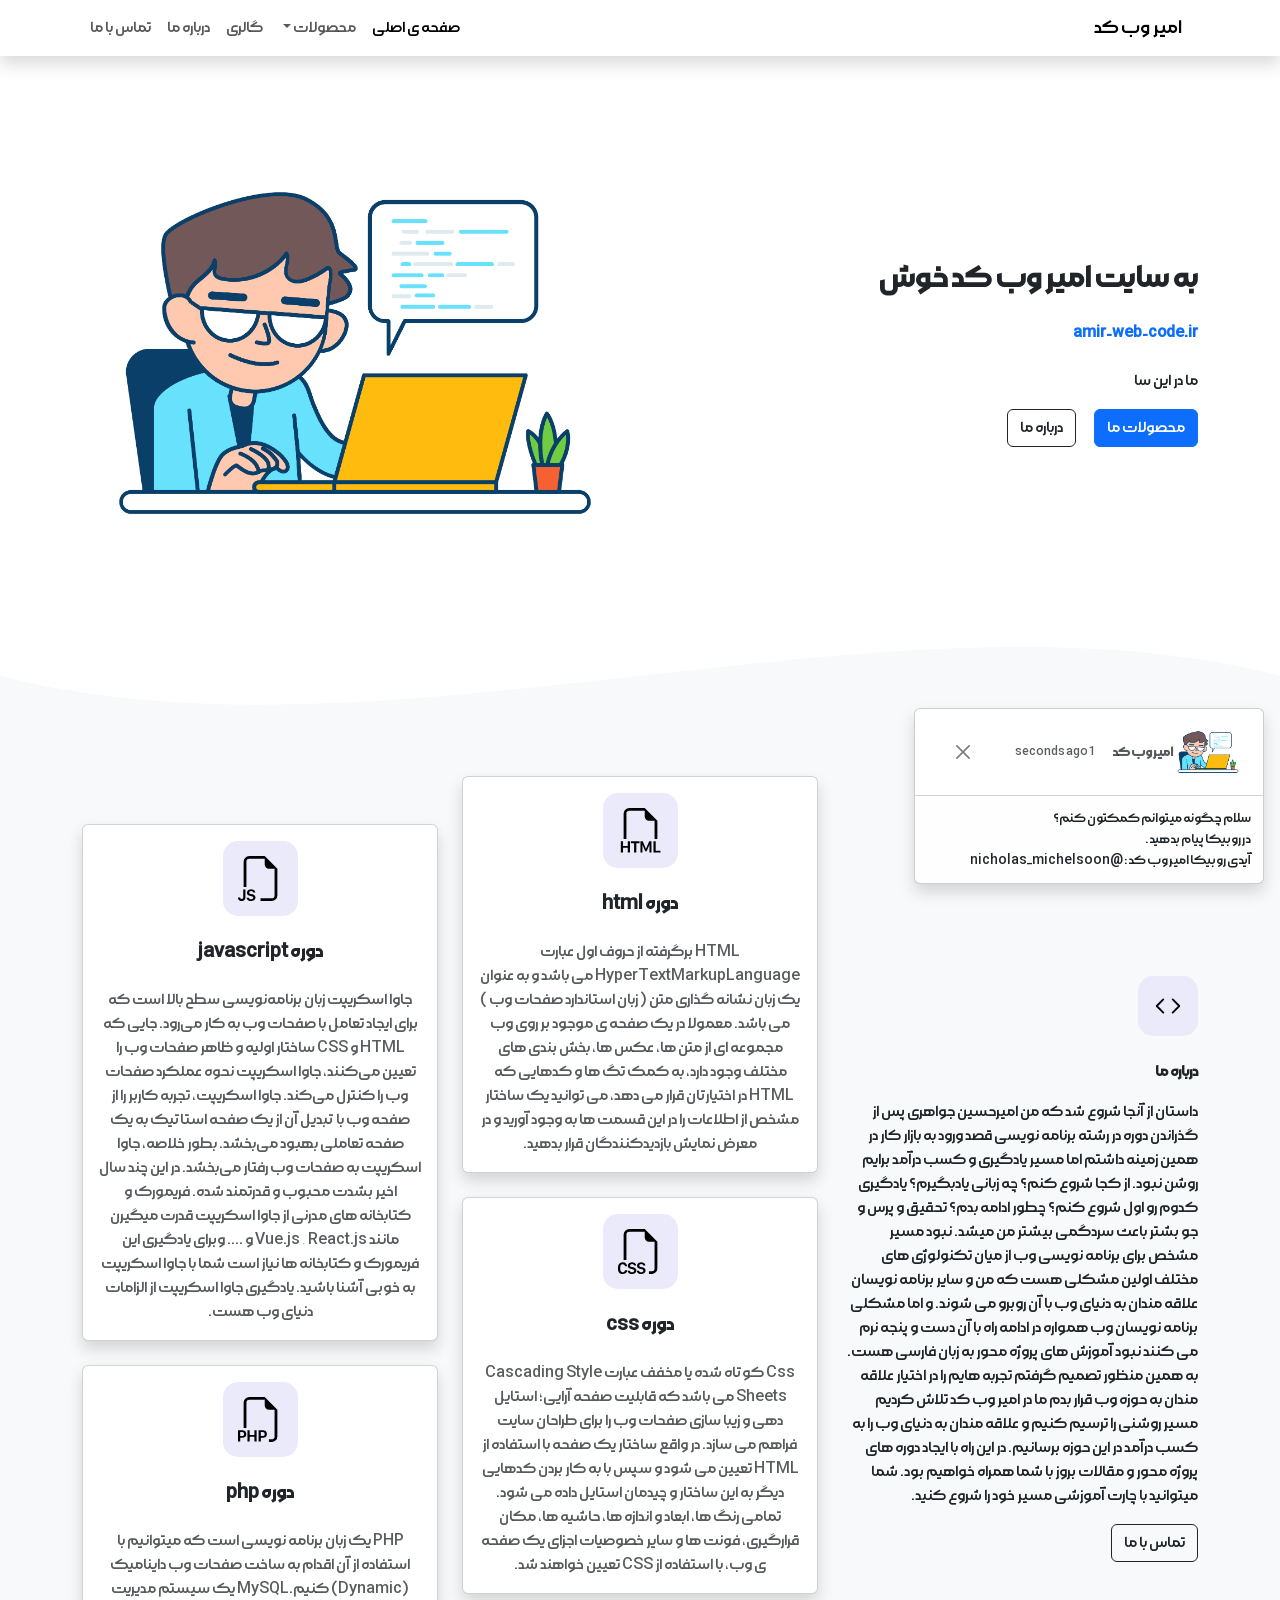
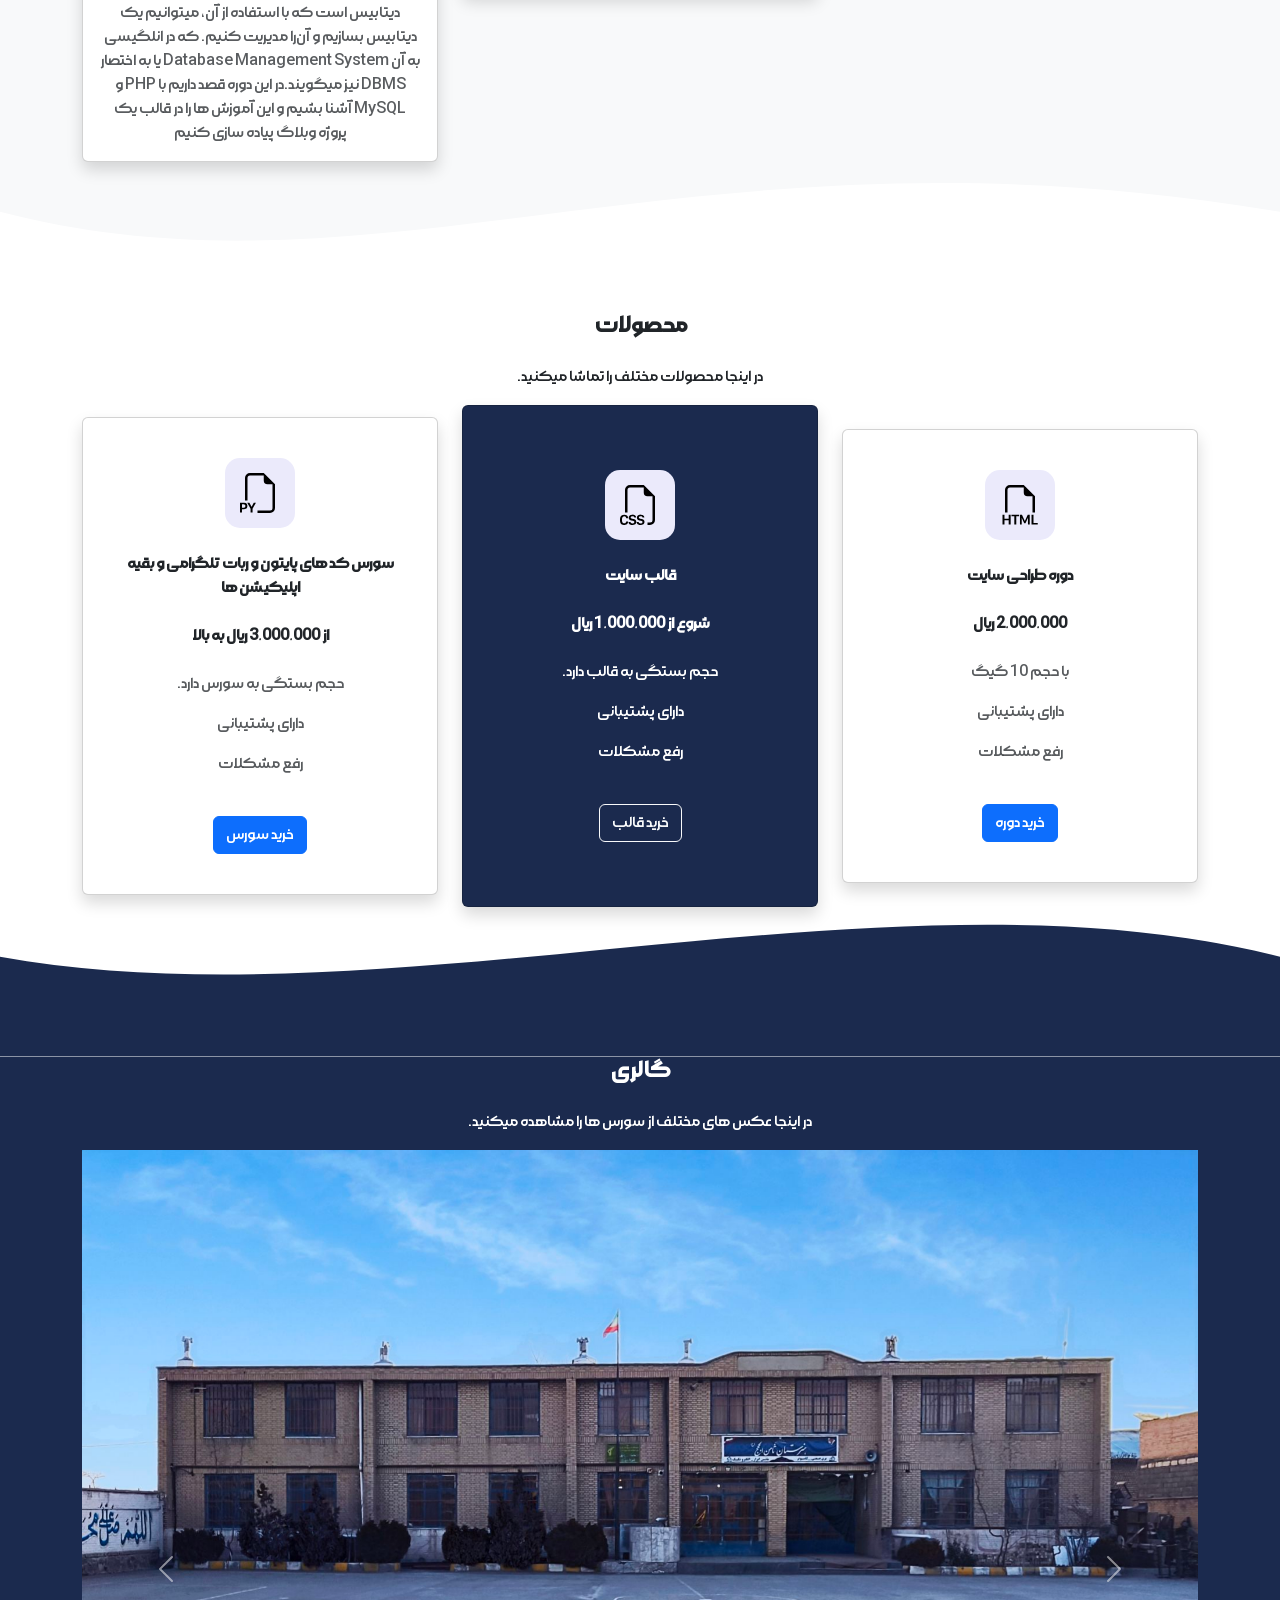
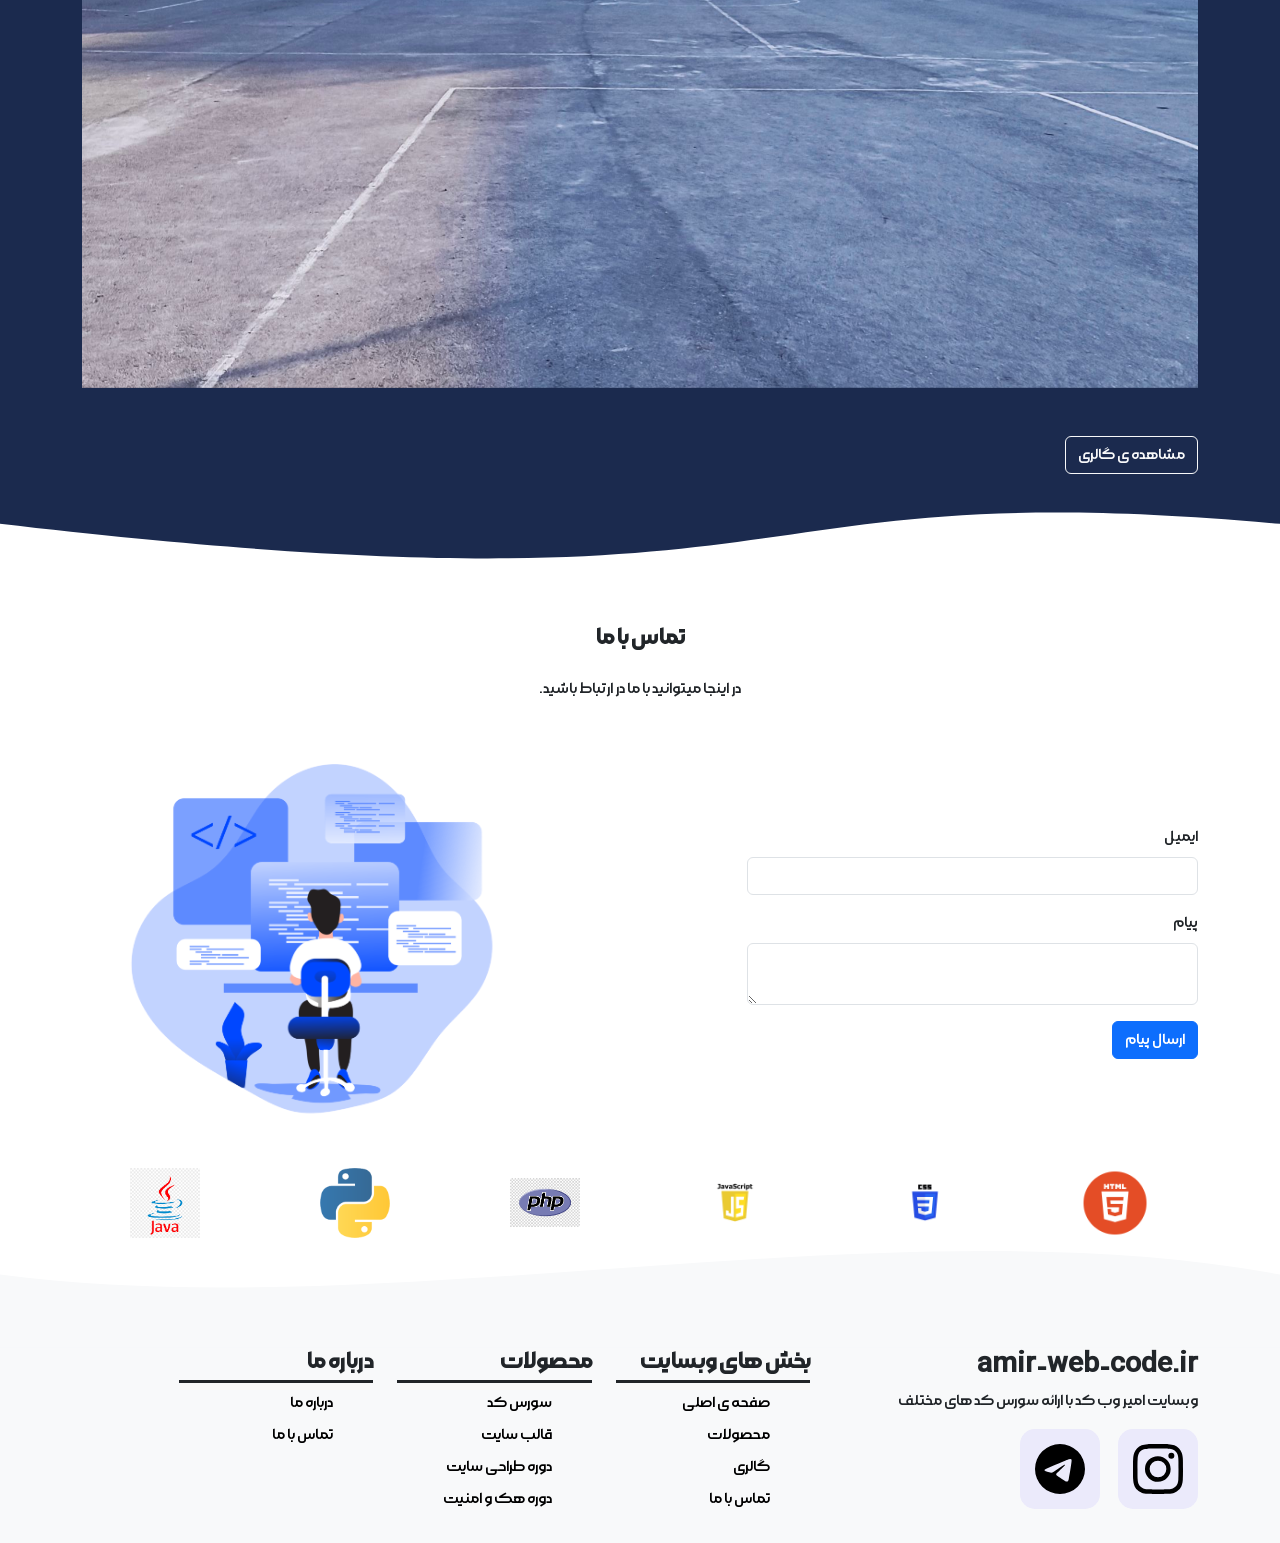
==== index.html @ 425843be "Add files via upload" ====
<!doctype html>
<html lang="fa" dir="rtl">
  <head>
    <meta charset="utf-8">
    <meta name="viewport" content="width=device-width, initial-scale=1">
    <title>amir web code</title>
    <link rel="stylesheet" href="css/bootstrap.min.css">
    <!-- <link rel="stylesheet" href="https://raw.githubusercontent.com/amirpocom63-del/amirwebcode/refs/heads/main/icon.css"> -->
    <link rel="stylesheet" href="style.css">
    <link rel="shortcut icon" href="img/favicon.ico" type="image/x-icon"/>
  </head>
  <body>
    <!-- header -->
    <header>
        <nav class="navbar navbar-expand-lg bg-white shadow">
            <div class="container">
              <a class="navbar-brand" href="#">امیر وب کد</a>
              <button class="navbar-toggler" type="button" data-bs-toggle="collapse" data-bs-target="#navbarSupportedContent" aria-controls="navbarSupportedContent" aria-expanded="false" aria-label="Toggle navigation">
                <span class="navbar-toggler-icon"></span>
              </button>
              <div class="collapse navbar-collapse" id="navbarSupportedContent">
                <ul class="navbar-nav me-auto mb-2 mb-lg-0">
                  <li class="nav-item">
                    <a class="nav-link active" aria-current="page" href="#sec-1">صفحه ی اصلی</a>
                  </li>
                  <li class="nav-item dropdown">
                    <a class="nav-link dropdown-toggle" href="#source" role="button" data-bs-toggle="dropdown" aria-expanded="false">
                      محصولات
                    </a>
                    <ul class="dropdown-menu">
                      <li><a class="dropdown-item" href="#source">سورس کد</a></li>
                      <li><a class="dropdown-item" href="#qaleb">قالب سایت</a></li>
                      <li><hr class="dropdown-divider"></li>
                      <li><a class="dropdown-item" href="#dore">دوره طراحی سایت</a></li>
                    </ul>
                  </li>
                  <li class="nav-item">
                    <a class="nav-link" href="#picture">گالری</a>
                  </li>
                  <li class="nav-item">
                    <a class="nav-link" href="#about">درباره ما</a>
                  </li>
                  <li class="nav-item">
                    <a class="nav-link" href="#contact">تماس با ما</a>
                  </li>
                </ul>
              </div>
            </div>
          </nav>
    </header>
<!-- section-1 -->
    <section class="mt-4" id="sec-1">
        <div class="container">
            <div class="row align-items-center">
                <div class="col-md-6">
                    <h2 class="fw-bold"> <span id="fixed-word"> </span> <span id="typing-text"> </span></h2>
                    <p class="fw-bold my-4 text-primary" id="typing-text-p-1">amir-web-code.ir</p>
                    <p id="typing-text-p">
                        ما در این سایت سورس کد ها و انواع قالب های سایت و آموزش های برنامه نویسی و دوره های خودمان و حتی سورس کد های شما دوستان عزیز را قرار میدیم و شما میتوانید خریداری کنید.
                    </p>
                    <a href="#source" class="btn btn-primary ms-3">محصولات ما</a>
                    <a href="#about" class="btn btn-outline-dark" id="liveToastBtn">درباره ما</a>

<div class="toast-container position-fixed bottom-0 end-0 p-3">
  <div id="liveToast" class="toast" role="alert" aria-live="assertive" aria-atomic="true">
    <div class="toast-header">
      <img src="img/img-1.png" class="rounded me-2" width="70" alt="...">
      <strong class="ms-3">امیر وب کد</strong>
      <small class="ms-5">1 seconds ago</small>
      <button type="button" class="btn-close" data-bs-dismiss="toast" aria-label="Close"></button>
    </div>
    <div class="toast-body">
      سلام چگونه میتوانم کمکتون کنم؟<br> در روبیکا پیام بدهید.<br>
      آیدی روبیکا امیر وب کد: @nicholas_michelsoon
    </div>
  </div>
</div>
                </div>
                <div class="col-md-6 mt-4 mt-md-0">
                    <img class="img-fluid" src="img/img-1.png" alt="آدرس عکس دچار مشکل شده است">
                </div>
            </div>
        </div>
    </section>
    <!-- section-2 -->
    <div style="height: 150px; overflow: hidden;" ><svg viewBox="0 0 500 150" preserveAspectRatio="none" style="height: 100%; width: 100%;"><path d="M0.00,49.85 C150.00,149.60 349.20,-49.85 500.00,49.85 L500.00,149.60 L0.00,149.60 Z" style="stroke: none; fill: #f8f9fa;"></path></svg></div>
    <section class="bg-light" id="about">
        <div class="container">
            <div class="row g-4 align-items-center">
                <div class="col-md-4">
                    <img class="fs-2 icon mb-4" width="60" src="css/bootstrap-icons-1.13.1/code.svg"></img>
                    <p class="fw-bold">درباره ما</p>
                    <p>
                      داستان از آنجا شروع شد که من امیرحسین جواهری پس از گذراندن دوره در رشته برنامه نویسی قصد ورود به بازار کار در همین زمینه داشتم اما مسیر یادگیری و کسب درآمد برایم روشن نبود. از کجا شروع کنم؟ چه زبانی یادبگیرم؟ یادگیری کدوم رو اول شروع کنم؟ چطور ادامه بدم؟ تحقیق و پرس و جو بشتر باعث سردگمی بیشتر من میشد.

نبود مسیر مشخص برای برنامه نویسی وب از میان تکنولوژی های مختلف اولین مشکلی هست که من و سایر برنامه نویسان علاقه مندان به دنیای وب با آن روبرو می شوند. و اما مشکلی برنامه نویسان وب همواره در ادامه راه با آن دست و پنجه نرم می کنند نبود آموزش های پروژه محور به زبان فارسی هست. به همین منظور تصمیم گرفتم تجربه هایم را در اختیار علاقه مندان به حوزه وب قرار بدم

ما در امیر وب کد تلاش کردیم مسیر روشنی را ترسیم کنیم و علاقه مندان به دنیای وب را به کسب درآمد در این حوزه برسانیم. در این راه با ایجاد دوره های پروژه محور و مقالات بروز با شما همراه خواهیم بود. شما میتوانید با چارت آموزشی مسیر خود را شروع کنید. 
                    </p>
                    <a class="btn btn-outline-dark" href="#contact">تماس با ما </a>
                </div>
                <div class="col-md-8">
                    <div class="row">
                        <div class="col-md-6">
                            <div class="card shadow text-center">
                                <div class="card-body">
                                    <img width="75" class="fs-2 icon mb-4" src="css/bootstrap-icons-1.13.1/filetype-html.svg"></img>
                                    <h5 class="card-title fw-bold mb-4">دوره html</h5>
                                    <p class="card-text text-muted">HTML برگرفته از حروف اول عبارت HyperTextMarkupLanguage می باشد و به عنوان یک زبان نشانه گذاری متن ( زبان استاندارد صفحات وب ) می باشد. معمولا در یک صفحه ی موجود بر روی وب مجموعه ای از متن ها، عکس ها، بخش بندی های مختلف وجود دارد، به کمک تگ ها و کدهایی که HTML در اختیارتان قرار می دهد، می توانید یک ساختار مشخص از اطلاعات را در این قسمت ها  به وجود آورید و در معرض نمایش بازدیدکنندگان قرار بدهید. </p>
                                  </div>
                            </div>
                            <div class="card shadow text-center mt-4">
                                <div class="card-body">
                                    <img class="fs-2 icon mb-4" width="75" src="css/bootstrap-icons-1.13.1/filetype-css.svg"></img>
                                    <h5 class="card-title fw-bold mb-4">دوره css</h5>
                                    <p class="card-text text-muted">Css کوتاه شده یا مخفف عبارت Cascading Style Sheets می باشد که قابلیت صفحه آرایی؛ استایل دهی و زیبا سازی صفحات وب را برای طراحان سایت فراهم می سازد. در واقع ساختار یک صفحه با استفاده از HTML تعیین می شود و سپس با به کار بردن کدهایی دیگر به این ساختار و چیدمان استایل داده می شود. تمامی رنگ ها، ابعاد و اندازه ها، حاشیه ها، مکان قرارگیری، فونت ها و سایر خصوصیات اجزای یک صفحه ی وب، با استفاده از CSS تعیین خواهند شد.</p>
                                  </div>
                            </div>
                        </div>
                        <div class="col-md-6 mt-5">
                            <div class="card shadow text-center">
                                <div class="card-body">
                                    <img class="fs-2 icon mb-4" width="75" src="css/bootstrap-icons-1.13.1/filetype-js.svg"></img>
                                    <h5 class="card-title fw-bold mb-4">دوره javascript</h5>
                                    <p class="card-text text-muted">جاوا اسکریپت زبان برنامه‌نویسی سطح بالا است که برای ایجاد تعامل با صفحات وب به کار می‌رود. جایی که HTML و CSS ساختار اولیه و ظاهر صفحات وب را تعیین می‌کنند، جاوا اسکریپت نحوه عملکرد صفحات وب را کنترل می‌کند.
جاوا اسکریپت، تجربه کاربر را از صفحه وب با تبدیل آن از یک صفحه استاتیک به یک صفحه تعاملی بهبود می‌بخشد. بطور خلاصه، جاوا اسکریپت به صفحات وب رفتار می‌بخشد.
در این چند سال اخیر بشدت محبوب و قدرتمند شده. فریمورک و کتابخانه های مدرنی از جاوا اسکریپت قدرت میگیرن مانند Vue.js , React.js و ....
وبرای یادگیری این فریمورک و کتابخانه ها نیاز است شما با جاوا اسکریپت به خوبی آشنا باشید.
یادگیری جاوا اسکریپت از الزامات دنیای وب هست.</p>
                                  </div>
                            </div>
                            <div class="card shadow text-center mt-4">
                                <div class="card-body">
                                    <img class="fs-2 icon mb-4" width="75" src="css/bootstrap-icons-1.13.1/filetype-php.svg"></img>
                                    <h5 class="card-title fw-bold mb-4">دوره php</h5>
                                    <p class="card-text text-muted">PHP یک زبان برنامه نویسی است که میتوانیم با استفاده از آن اقدام به ساخت صفحات وب داینامیک (Dynamic) کنیم.MySQL یک سیستم مدیریت دیتابیس است که با استفاده از آن‌، میتوانیم یک دیتابیس بسازیم و آن‌را مدیریت کنیم. که در انلگیسی به آن Database Management System یا به اختصار DBMS نیز میگویند.در این دوره قصد داریم با PHP و MySQL آشنا بشیم و این آموزش ها را در قالب یک پروژه وبلاگ پیاده سازی کنیم</p>
                                  </div>
                            </div>
                        </div>
                        </div>
                    </div>
                </div>
            </div>
        </div>
    </section>
    <div style="height: 150px; overflow: hidden;" ><svg viewBox="0 0 500 150" preserveAspectRatio="none" style="height: 100%; width: 100%;"><path d="M0.00,49.85 C150.00,149.60 271.37,-49.85 500.00,49.85 L500.00,0.00 L0.00,0.00 Z" style="stroke: none; fill: #f8f9fa;"></path></svg></div>
    <!-- section-3 -->
    <section id="source">
        <div class="container">
            <div class="row text-center">
                <h4 class="fw-bold mb-4">محصولات</h4>
                <p>در اینجا محصولات مختلف را تماشا میکنید.</p>
            </div>
            <div class="row align-items-center">
                <div class="col-md-4">
                    <div class="card shadow text-center py-4">
                        <div class="card-body" id="dore">
                            <img class="fs-2 icon mb-4" width="70" src="css/bootstrap-icons-1.13.1/filetype-html.svg"></img>
                            <p class="card-title fw-bold mb-4">دوره طراحی سایت</p>
                            <p class="card-title fw-bold mb-4">2,000,000 ریال</p>
                            <p class="card-text text-muted">با حجم 10 گیگ</p>
                            <p class="card-text text-muted">دارای پشتیبانی</p>
                            <p class="card-text text-muted">رفع مشکلات</p>
                           <a class="btn btn-primary mt-4" href="https://splus.ir/alayzha_mayeklson">خرید دوره</a>
                          </div>
                </div>
                </div>
                <div class="col-md-4"><div class="card shadow text-center card-primary p-5">
                        <div class="card-body" id="qaleb">
                            <img class="fs-2 icon mb-4" width="70" src="css/bootstrap-icons-1.13.1/filetype-css.svg"></img>
                            <p class="card-title fw-bold mb-4">قالب سایت</p>
                            <p class="card-title fw-bold mb-4"> شروع از 1,000,000 ریال</p>
                            <p class="card-text color-p text-muted">حجم بستگی به قالب دارد.</p>
                            <p class="card-text color-p text-muted">دارای پشتیبانی</p>
                            <p class="card-text color-p text-muted">رفع مشکلات</p>
                           <a class="btn btn-outline-light mt-4" href="https://splus.ir/alayzha_mayeklson">خرید قالب</a>

                          </div>
                </div></div>
                <div class="col-md-4"><div class="card shadow text-center py-4">
                        <div class="card-body">
                            <img class="fs-2 icon mb-4" width="70" src="css/bootstrap-icons-1.13.1/filetype-py.svg"></img>
                            <p class="card-title fw-bold mb-4">سورس کد های پایتون و ربات تلگرامی و بقیه اپلیکیشن ها</p>
                            <p class="card-title fw-bold mb-4">از 3,000,000 ریال به بالا</p>
                            <p class="card-text text-muted">حجم بستگی به سورس دارد.</p>
                            <p class="card-text text-muted">دارای پشتیبانی</p>
                            <p class="card-text text-muted">رفع مشکلات</p>
                            <a class="btn btn-primary mt-4" href="https://splus.ir/alayzha_mayeklson">خرید سورس</a>

                          </div>
                </div></div>
                </div>
            </div>
        </div>
    </section>
    <div style="height: 150px; overflow: hidden;" ><svg viewBox="0 0 500 150" preserveAspectRatio="none" style="height: 100%; width: 100%;"><path d="M-0.00,49.85 C153.15,120.56 349.20,-49.85 500.00,49.85 L500.00,149.60 L-0.00,149.60 Z" style="stroke: none; fill: #1b2a4e;"></path></svg></div>
    <!-- section-4 -->
    <section style="background-color: #1b2a4e;" id="picture">
      <div class="container">
            <div class="row text-center text-white">
                <h4 class="fw-bold mb-4">گالری</h4>
                <p>در اینجا عکس های مختلف از سورس ها را مشاهده میکنید.</p>
            </div>
            <div class="row">
             <div class="col">
               <div id="carouselExampleFade" class="carousel slide carousel-fade">
  <div class="carousel-inner">
    <div class="carousel-item active">
      <img src="img/s-1.png" class="d-block w-100" alt="...">
    </div>
    <div class="carousel-item">
      <img src="img/s-2.jpg" class="d-block w-100" alt="...">
    </div>
    <div class="carousel-item">
      <img src="img/s-3.jpg" class="d-block w-100" alt="...">
    </div>
  </div>
  <button class="carousel-control-prev" type="button" data-bs-target="#carouselExampleFade" data-bs-slide="prev">
    <span class="carousel-control-prev-icon" aria-hidden="true"></span>
    <span class="visually-hidden">Previous</span>
  </button>
  <button class="carousel-control-next" type="button" data-bs-target="#carouselExampleFade" data-bs-slide="next">
    <span class="carousel-control-next-icon" aria-hidden="true"></span>
    <span class="visually-hidden">Next</span>
  </button>
</div>
            </div>
             </div>
            <div class="row">
              <div class="col mt-5">
                <a class="btn btn-outline-light" href="#picture">مشاهده ی گالری</a>
              </div>
            </div>
            </div>
    </section>
    <div style="height: 150px; overflow: hidden;" ><svg viewBox="0 0 500 150" preserveAspectRatio="none" style="height: 100%; width: 100%;"><path d="M-0.00,49.85 C331.49,149.10 273.36,-2.46 500.00,49.85 L500.00,0.00 L-0.00,0.00 Z" style="stroke: none; fill: #1b2a4e;"></path></svg></div>
    <!-- section-5 -->
    <section id="contact">
      <div class="container">
            <div class="row text-center">
                <h4 class="fw-bold mb-4">تماس با ما</h4>
                <p>در اینجا میتوانید با ما در ارتباط باشید.</p>
            </div>
            <div class="row align-items-center">
              <div class="col-md-5 offset-md-2">
                <form>
  <div class="mb-3">
    <label class="form-label">ایمیل</label>
    <input type="email" class="form-control">
  </div>
  <div class="mb-3">
    <label class="form-label">پیام</label>
    <textarea type="textarea" class="form-control"></textarea>
  </div>
  <a class="btn btn-primary" href="mailto:amirpocom63@gmail.com">ارسال پیام</a>
</form>
              </div>
              <div class="col-md-5">
                <img class="img-fluid" src="img/img-2.png" alt="">
              </div>
            </div>
            <div class="row text-center align-items-center gy-5">
              <div class="col-md-2">
                <img width="70" class="img-fluid" src="img/html.png" alt="no-photo">
              </div>
              <div class="col-md-2">
                <img width="70" class="img-fluid" src="img/css.png" alt="no-photo">
              </div>
              <div class="col-md-2">
                <img width="70" class="img-fluid" src="img/javascript.png" alt="no-photo">
              </div>
              <div class="col-md-2">
                <img width="70" class="img-fluid" src="img/php.png" alt="no-photo">
              </div>
              <div class="col-md-2">
                <img width="70" class="img-fluid" src="img/python.png" alt="no-photo">
              </div>
              <div class="col-md-2">
                <img width="70" class="img-fluid" src="img/java.png" alt="no-photo">
              </div>
          </section>
            <div style="height: 110px; overflow: hidden;" ><svg viewBox="0 0 500 150" preserveAspectRatio="none" style="height: 100%; width: 100%;"><path d="M-0.00,49.85 C153.15,120.56 349.20,-49.85 500.00,49.85 L500.00,149.60 L-0.00,149.60 Z" style="stroke: none; fill: #f8f9fa;"></path></svg></div>
          <!-- footer -->
            <footer class="bg-light">
            <div class="container pb-3">
              <div class="row g-5">
                <div class="col-md-4">
                  <h3 class="fw-bold">amir-web-code.ir</h3>
                  <p>وبسایت امیر وب کد با ارائه سورس کد های مختلف</p>
                  <a href="https://www.instagram.com/php_amir?igsh=MTcwYXBlMzg2dGNkaQ=="><img class="fs-2 icon ms-3" width="80" src="css/bootstrap-icons-1.13.1/instagram.svg"></img></a>
                  <a href="https://t.me/Qomaris1"><img class="icon fs-2" width="80" src="css/bootstrap-icons-1.13.1/telegram.svg"></img></a>
                </div>
                <div class="col-md-7 offset-md-1">
                  <div class="row">
                    <div class="col-md-4">
                      <h4 class="fw-bold footer-header">بخش های وبسایت</h4>
                      <ul class="list-unstyled">
                        <li>
                          <a class="footer-link" href="#sec-1">صفحه ی اصلی</a>
                        </li>
                        <li class="my-2">
                          <a class="footer-link"  href="#source">محصولات</a>
                        </li>
                        <li>
                          <a class="footer-link"  href="#picture">گالری</a>
                        </li>
                        <li class="mt-2">
                          <a class="footer-link"  href="#contact">تماس با ما</a>
                        </li>
                      </ul>
                    </div>
                    <div class="col-md-4">
                      <h4 class="fw-bold footer-header">محصولات</h4>
                      <ul class="list-unstyled">
                        <li>
                          <a class="footer-link" href="#source">سورس کد</a>
                        </li>
                        <li class="my-2">
                          <a class="footer-link"  href="#qaleb">قالب سایت</a>
                        </li>
                        <li>
                          <a class="footer-link"  href="#dore">دوره طراحی سایت</a>
                        </li>
                        <li class="mt-2">
                          <a class="footer-link"  href="https://splus.ir/alayzha_mayeklson">دوره هک و امنیت</a>
                        </li>
                      </ul>
                    </div>
                    <div class="col-md-4">
                      <h4 class="fw-bold footer-header">درباره ما</h4>
                      <ul class="list-unstyled">
                        <li>
                          <a class="footer-link" href="#about">درباره ما</a>
                        </li>
                        <li class="my-2">
                          <a class="footer-link"  href="#contact">تماس با ما</a>
                        </li>
                    </div>
                  </div>
                </div>
              </div>
            </div>
          </footer>
  </body>
  <script src="js/bootstrap.js"></script>
  <script>
    /* type text - تایپ متن */

document.addEventListener('DOMContentLoaded', function () {
    const typingTextElementP = document.getElementById('typing-text-p');
    const textP = typingTextElementP.innerHTML; // متن خود را ویرایش کنید
    let indexP = 0;

    function typep() {
        typingTextElementP.textContent = textP.slice(0, indexP++);
        if (indexP <= textP.length) {
            setTimeout(typep, 50); // زمان تاخیر بین هر حرف (میلی‌ثانیه)
        }
    }

    typep();
});
document.addEventListener('DOMContentLoaded', function () {
    const typingTextElementP = document.getElementById('typing-text-p-1');
    const textP = typingTextElementP.innerHTML; // متن خود را ویرایش کنید
    let indexP = 0;

    function typep() {
        typingTextElementP.textContent = textP.slice(0, indexP++);
        if (indexP <= textP.length) {
            setTimeout(typep, 50); // زمان تاخیر بین هر حرف (میلی‌ثانیه)
        }
    }

    typep();
});


document.addEventListener('DOMContentLoaded', function () {
    const fixedWord = "به ";
    const variableWords = ["سایت امیر وب کد خوش آمدید"]; // کلمات متغیر را اینجا قرار دهید
    const typingTextElement = document.getElementById('typing-text');
    const fixedWordElement = document.getElementById('fixed-word');
    let wordIndex = 0;
    let charIndex = 0;

    function type() {
        const currentWord = variableWords[wordIndex];
        typingTextElement.textContent = fixedWord + currentWord.slice(0, charIndex++);
        if (charIndex <= currentWord.length) {
            setTimeout(type, 100); // زمان تاخیر بین هر حرف (میلی‌ثانیه)
        } else {
            setTimeout(erase, 500); // زمان تاخیر قبل از حذف متن (میلی‌ثانیه)
        }
    }

    function erase() {
        const currentWord = variableWords[wordIndex];
        typingTextElement.textContent = fixedWord + currentWord.slice(0, charIndex--);
        if (charIndex >= 0) {
            setTimeout(erase, 50); // زمان تاخیر بین هر حرف حذف شده (میلی‌ثانیه)
        } else {
            charIndex = 0;
            wordIndex = (wordIndex + 1) % variableWords.length; // استفاده از باقی‌مانده تا تغییر کلمه به صورت حلقه‌ای
            setTimeout(type, 500); // زمان تاخیر بین حلقه‌ها (میلی‌ثانیه)
        }
    }

    type();
});
  </script>
<script>
window.addEventListener("load", function () {
    var toastElement = document.getElementById('liveToast');
    var toast = new bootstrap.Toast(toastElement);
    var audio = new Audio('asset/BubblesSound.mp3'); 
    audio.play();
     toast.show();
});
</script>


</html>
---- style.css ----
@font-face {
    font-family: "moraba";
    src: url(font/Morabba-Medium.ttf);
}
@font-face {
    font-family: "icon";
    src: url(css/bootstrap-icons-1.13.1/fonts/bootstrap-icons.woff) format(woff),
    url(css/bootstrap-icons-1.13.1/fonts/bootstrap-icons.woff2) format(woff2);
}
body {
    font-family: "moraba" !important;
}
.icon {
    color: #0d6efd; 
    background-color: #ebeafb; 
    display: inline-flex;
     padding: 15px; 
     border-radius: 15px;
}
.card-primary {
    background-color: #1b2a4e;
    color: white !important;
}
.color-p {
    color: white !important;
}
.footer-link {
    text-decoration: none;
    color: black;
}
.footer-link:hover{
    color: #000;
}
.footer-header {
    border-bottom: 3px solid;
    height: 35px;
}
.toast {
  /* انیمیشن برای ظاهر شدن */
  transition: transform 0.3s ease-in-out, opacity 0.3s ease-in-out;
}

.toast.show {
  transform: translateY(0); /* اگر Bootstrap خودش ترنزیشن داره، این شاید لازم نباشه */
  opacity: 1;
}
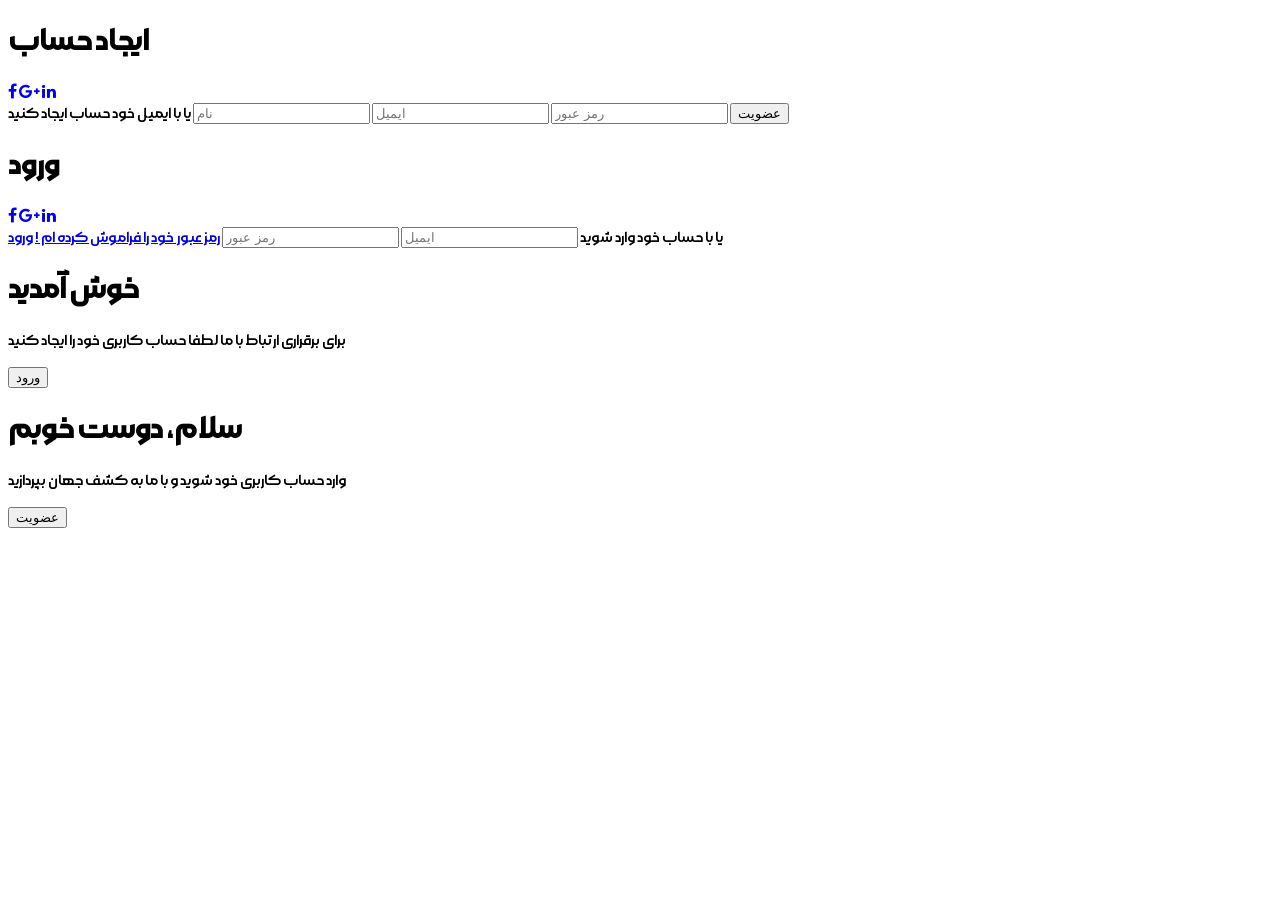
==== commit 7002dd8e: "Add files via upload" ====
--- a/index.html
+++ b/index.html
@@ -1,423 +1,73 @@
-<!doctype html>
-<html lang="fa" dir="rtl">
-  <head>
-    <meta charset="utf-8">
-    <meta name="viewport" content="width=device-width, initial-scale=1">
-    <title>amir web code</title>
-    <link rel="stylesheet" href="css/bootstrap.min.css">
-    <!-- <link rel="stylesheet" href="https://raw.githubusercontent.com/amirpocom63-del/amirwebcode/refs/heads/main/icon.css"> -->
-    <link rel="stylesheet" href="style.css">
-    <link rel="shortcut icon" href="img/favicon.ico" type="image/x-icon"/>
-  </head>
-  <body>
-    <!-- header -->
-    <header>
-        <nav class="navbar navbar-expand-lg bg-white shadow">
-            <div class="container">
-              <a class="navbar-brand" href="#">امیر وب کد</a>
-              <button class="navbar-toggler" type="button" data-bs-toggle="collapse" data-bs-target="#navbarSupportedContent" aria-controls="navbarSupportedContent" aria-expanded="false" aria-label="Toggle navigation">
-                <span class="navbar-toggler-icon"></span>
-              </button>
-              <div class="collapse navbar-collapse" id="navbarSupportedContent">
-                <ul class="navbar-nav me-auto mb-2 mb-lg-0">
-                  <li class="nav-item">
-                    <a class="nav-link active" aria-current="page" href="#sec-1">صفحه ی اصلی</a>
-                  </li>
-                  <li class="nav-item dropdown">
-                    <a class="nav-link dropdown-toggle" href="#source" role="button" data-bs-toggle="dropdown" aria-expanded="false">
-                      محصولات
-                    </a>
-                    <ul class="dropdown-menu">
-                      <li><a class="dropdown-item" href="#source">سورس کد</a></li>
-                      <li><a class="dropdown-item" href="#qaleb">قالب سایت</a></li>
-                      <li><hr class="dropdown-divider"></li>
-                      <li><a class="dropdown-item" href="#dore">دوره طراحی سایت</a></li>
-                    </ul>
-                  </li>
-                  <li class="nav-item">
-                    <a class="nav-link" href="#picture">گالری</a>
-                  </li>
-                  <li class="nav-item">
-                    <a class="nav-link" href="#about">درباره ما</a>
-                  </li>
-                  <li class="nav-item">
-                    <a class="nav-link" href="#contact">تماس با ما</a>
-                  </li>
-                </ul>
-              </div>
-            </div>
-          </nav>
-    </header>
-<!-- section-1 -->
-    <section class="mt-4" id="sec-1">
-        <div class="container">
-            <div class="row align-items-center">
-                <div class="col-md-6">
-                    <h2 class="fw-bold"> <span id="fixed-word"> </span> <span id="typing-text"> </span></h2>
-                    <p class="fw-bold my-4 text-primary" id="typing-text-p-1">amir-web-code.ir</p>
-                    <p id="typing-text-p">
-                        ما در این سایت سورس کد ها و انواع قالب های سایت و آموزش های برنامه نویسی و دوره های خودمان و حتی سورس کد های شما دوستان عزیز را قرار میدیم و شما میتوانید خریداری کنید.
-                    </p>
-                    <a href="#source" class="btn btn-primary ms-3">محصولات ما</a>
-                    <a href="#about" class="btn btn-outline-dark" id="liveToastBtn">درباره ما</a>
+<!DOCTYPE html>
+<html lang="en">
+<head>
+	<meta charset="utf-8">
+	<meta http-equiv="X-UA-Compatible" content="IE=edge">
+	<meta name="viewport" content="width=device-width, initial-scale=1">
+	<title>ورود و عضویت</title>
+	<!-- start css and styles -->
+	<link rel="stylesheet" href="fonts.css">
+	<link type="text/css" href="style.css" rel="stylesheet" />
+	<!-- <link rel="stylesheet" href="https://cdn.jsdelivr.net/npm/bootstrap-icons@1.13.1/font/bootstrap-icons.min.css"> -->
+	<!-- end css and styles -->
+</head>
+<body>
+	<div class="container" id="container">
+		<!-- start sing up form -->
+		<div class="form-container sign-up-container">
+			<form action="#" method="">
+				<h1>ایجاد حساب</h1>
+				<div class="social-container">
+					<a href="#" class="social"><i class="fa fa-facebook-f"></i></a>
+					<a href="#" class="social"><i class="fa fa-google-plus"></i></a>
+					<a href="#" class="social"><i class="fa fa-linkedin"></i></a>
+				</div>
+				<span>یا با ایمیل خود حساب ایجاد کنید</span>
+				<input type="text" placeholder="نام" />
+				<input type="email" placeholder="ایمیل" />
+				<input type="password" placeholder="رمز عبور" />
+				<button type="submit">عضویت</button>
+			</form>
+		</div>
+		<!-- end sing up form -->
+		<!-- start sing in form -->
+		<div class="form-container sign-in-container">
+			<form action="#" method="">
+				<h1>ورود</h1>
+				<div class="social-container">
+					<a href="#" class="social"><i class="fa fa-facebook-f"></i></a>
+					<a href="#" class="social"><i class="fa fa-google-plus"></i></a>
+					<a href="#" class="social"><i class="fa fa-linkedin"></i></a>
+				</div>
+				<span>یا با حساب خود وارد شوید</span>
+				<input type="email" placeholder="ایمیل" />
+				<input type="password" placeholder="رمز عبور" />
+				<a href="#">رمز عبور خود را فراموش کرده ام !</a>
+				<a class="btn" href="pages/page.html">ورود</a>
+			</form>
+		</div>
+		<!-- end sing in form -->
 
-<div class="toast-container position-fixed bottom-0 end-0 p-3">
-  <div id="liveToast" class="toast" role="alert" aria-live="assertive" aria-atomic="true">
-    <div class="toast-header">
-      <img src="img/img-1.png" class="rounded me-2" width="70" alt="...">
-      <strong class="ms-3">امیر وب کد</strong>
-      <small class="ms-5">1 seconds ago</small>
-      <button type="button" class="btn-close" data-bs-dismiss="toast" aria-label="Close"></button>
-    </div>
-    <div class="toast-body">
-      سلام چگونه میتوانم کمکتون کنم؟<br> در روبیکا پیام بدهید.<br>
-      آیدی روبیکا امیر وب کد: @nicholas_michelsoon
-    </div>
-  </div>
-</div>
-                </div>
-                <div class="col-md-6 mt-4 mt-md-0">
-                    <img class="img-fluid" src="img/img-1.png" alt="آدرس عکس دچار مشکل شده است">
-                </div>
-            </div>
-        </div>
-    </section>
-    <!-- section-2 -->
-    <div style="height: 150px; overflow: hidden;" ><svg viewBox="0 0 500 150" preserveAspectRatio="none" style="height: 100%; width: 100%;"><path d="M0.00,49.85 C150.00,149.60 349.20,-49.85 500.00,49.85 L500.00,149.60 L0.00,149.60 Z" style="stroke: none; fill: #f8f9fa;"></path></svg></div>
-    <section class="bg-light" id="about">
-        <div class="container">
-            <div class="row g-4 align-items-center">
-                <div class="col-md-4">
-                    <img class="fs-2 icon mb-4" width="60" src="css/bootstrap-icons-1.13.1/code.svg"></img>
-                    <p class="fw-bold">درباره ما</p>
-                    <p>
-                      داستان از آنجا شروع شد که من امیرحسین جواهری پس از گذراندن دوره در رشته برنامه نویسی قصد ورود به بازار کار در همین زمینه داشتم اما مسیر یادگیری و کسب درآمد برایم روشن نبود. از کجا شروع کنم؟ چه زبانی یادبگیرم؟ یادگیری کدوم رو اول شروع کنم؟ چطور ادامه بدم؟ تحقیق و پرس و جو بشتر باعث سردگمی بیشتر من میشد.
-
-نبود مسیر مشخص برای برنامه نویسی وب از میان تکنولوژی های مختلف اولین مشکلی هست که من و سایر برنامه نویسان علاقه مندان به دنیای وب با آن روبرو می شوند. و اما مشکلی برنامه نویسان وب همواره در ادامه راه با آن دست و پنجه نرم می کنند نبود آموزش های پروژه محور به زبان فارسی هست. به همین منظور تصمیم گرفتم تجربه هایم را در اختیار علاقه مندان به حوزه وب قرار بدم
-
-ما در امیر وب کد تلاش کردیم مسیر روشنی را ترسیم کنیم و علاقه مندان به دنیای وب را به کسب درآمد در این حوزه برسانیم. در این راه با ایجاد دوره های پروژه محور و مقالات بروز با شما همراه خواهیم بود. شما میتوانید با چارت آموزشی مسیر خود را شروع کنید. 
-                    </p>
-                    <a class="btn btn-outline-dark" href="#contact">تماس با ما </a>
-                </div>
-                <div class="col-md-8">
-                    <div class="row">
-                        <div class="col-md-6">
-                            <div class="card shadow text-center">
-                                <div class="card-body">
-                                    <img width="75" class="fs-2 icon mb-4" src="css/bootstrap-icons-1.13.1/filetype-html.svg"></img>
-                                    <h5 class="card-title fw-bold mb-4">دوره html</h5>
-                                    <p class="card-text text-muted">HTML برگرفته از حروف اول عبارت HyperTextMarkupLanguage می باشد و به عنوان یک زبان نشانه گذاری متن ( زبان استاندارد صفحات وب ) می باشد. معمولا در یک صفحه ی موجود بر روی وب مجموعه ای از متن ها، عکس ها، بخش بندی های مختلف وجود دارد، به کمک تگ ها و کدهایی که HTML در اختیارتان قرار می دهد، می توانید یک ساختار مشخص از اطلاعات را در این قسمت ها  به وجود آورید و در معرض نمایش بازدیدکنندگان قرار بدهید. </p>
-                                  </div>
-                            </div>
-                            <div class="card shadow text-center mt-4">
-                                <div class="card-body">
-                                    <img class="fs-2 icon mb-4" width="75" src="css/bootstrap-icons-1.13.1/filetype-css.svg"></img>
-                                    <h5 class="card-title fw-bold mb-4">دوره css</h5>
-                                    <p class="card-text text-muted">Css کوتاه شده یا مخفف عبارت Cascading Style Sheets می باشد که قابلیت صفحه آرایی؛ استایل دهی و زیبا سازی صفحات وب را برای طراحان سایت فراهم می سازد. در واقع ساختار یک صفحه با استفاده از HTML تعیین می شود و سپس با به کار بردن کدهایی دیگر به این ساختار و چیدمان استایل داده می شود. تمامی رنگ ها، ابعاد و اندازه ها، حاشیه ها، مکان قرارگیری، فونت ها و سایر خصوصیات اجزای یک صفحه ی وب، با استفاده از CSS تعیین خواهند شد.</p>
-                                  </div>
-                            </div>
-                        </div>
-                        <div class="col-md-6 mt-5">
-                            <div class="card shadow text-center">
-                                <div class="card-body">
-                                    <img class="fs-2 icon mb-4" width="75" src="css/bootstrap-icons-1.13.1/filetype-js.svg"></img>
-                                    <h5 class="card-title fw-bold mb-4">دوره javascript</h5>
-                                    <p class="card-text text-muted">جاوا اسکریپت زبان برنامه‌نویسی سطح بالا است که برای ایجاد تعامل با صفحات وب به کار می‌رود. جایی که HTML و CSS ساختار اولیه و ظاهر صفحات وب را تعیین می‌کنند، جاوا اسکریپت نحوه عملکرد صفحات وب را کنترل می‌کند.
-جاوا اسکریپت، تجربه کاربر را از صفحه وب با تبدیل آن از یک صفحه استاتیک به یک صفحه تعاملی بهبود می‌بخشد. بطور خلاصه، جاوا اسکریپت به صفحات وب رفتار می‌بخشد.
-در این چند سال اخیر بشدت محبوب و قدرتمند شده. فریمورک و کتابخانه های مدرنی از جاوا اسکریپت قدرت میگیرن مانند Vue.js , React.js و ....
-وبرای یادگیری این فریمورک و کتابخانه ها نیاز است شما با جاوا اسکریپت به خوبی آشنا باشید.
-یادگیری جاوا اسکریپت از الزامات دنیای وب هست.</p>
-                                  </div>
-                            </div>
-                            <div class="card shadow text-center mt-4">
-                                <div class="card-body">
-                                    <img class="fs-2 icon mb-4" width="75" src="css/bootstrap-icons-1.13.1/filetype-php.svg"></img>
-                                    <h5 class="card-title fw-bold mb-4">دوره php</h5>
-                                    <p class="card-text text-muted">PHP یک زبان برنامه نویسی است که میتوانیم با استفاده از آن اقدام به ساخت صفحات وب داینامیک (Dynamic) کنیم.MySQL یک سیستم مدیریت دیتابیس است که با استفاده از آن‌، میتوانیم یک دیتابیس بسازیم و آن‌را مدیریت کنیم. که در انلگیسی به آن Database Management System یا به اختصار DBMS نیز میگویند.در این دوره قصد داریم با PHP و MySQL آشنا بشیم و این آموزش ها را در قالب یک پروژه وبلاگ پیاده سازی کنیم</p>
-                                  </div>
-                            </div>
-                        </div>
-                        </div>
-                    </div>
-                </div>
-            </div>
-        </div>
-    </section>
-    <div style="height: 150px; overflow: hidden;" ><svg viewBox="0 0 500 150" preserveAspectRatio="none" style="height: 100%; width: 100%;"><path d="M0.00,49.85 C150.00,149.60 271.37,-49.85 500.00,49.85 L500.00,0.00 L0.00,0.00 Z" style="stroke: none; fill: #f8f9fa;"></path></svg></div>
-    <!-- section-3 -->
-    <section id="source">
-        <div class="container">
-            <div class="row text-center">
-                <h4 class="fw-bold mb-4">محصولات</h4>
-                <p>در اینجا محصولات مختلف را تماشا میکنید.</p>
-            </div>
-            <div class="row align-items-center">
-                <div class="col-md-4">
-                    <div class="card shadow text-center py-4">
-                        <div class="card-body" id="dore">
-                            <img class="fs-2 icon mb-4" width="70" src="css/bootstrap-icons-1.13.1/filetype-html.svg"></img>
-                            <p class="card-title fw-bold mb-4">دوره طراحی سایت</p>
-                            <p class="card-title fw-bold mb-4">2,000,000 ریال</p>
-                            <p class="card-text text-muted">با حجم 10 گیگ</p>
-                            <p class="card-text text-muted">دارای پشتیبانی</p>
-                            <p class="card-text text-muted">رفع مشکلات</p>
-                           <a class="btn btn-primary mt-4" href="https://splus.ir/alayzha_mayeklson">خرید دوره</a>
-                          </div>
-                </div>
-                </div>
-                <div class="col-md-4"><div class="card shadow text-center card-primary p-5">
-                        <div class="card-body" id="qaleb">
-                            <img class="fs-2 icon mb-4" width="70" src="css/bootstrap-icons-1.13.1/filetype-css.svg"></img>
-                            <p class="card-title fw-bold mb-4">قالب سایت</p>
-                            <p class="card-title fw-bold mb-4"> شروع از 1,000,000 ریال</p>
-                            <p class="card-text color-p text-muted">حجم بستگی به قالب دارد.</p>
-                            <p class="card-text color-p text-muted">دارای پشتیبانی</p>
-                            <p class="card-text color-p text-muted">رفع مشکلات</p>
-                           <a class="btn btn-outline-light mt-4" href="https://splus.ir/alayzha_mayeklson">خرید قالب</a>
-
-                          </div>
-                </div></div>
-                <div class="col-md-4"><div class="card shadow text-center py-4">
-                        <div class="card-body">
-                            <img class="fs-2 icon mb-4" width="70" src="css/bootstrap-icons-1.13.1/filetype-py.svg"></img>
-                            <p class="card-title fw-bold mb-4">سورس کد های پایتون و ربات تلگرامی و بقیه اپلیکیشن ها</p>
-                            <p class="card-title fw-bold mb-4">از 3,000,000 ریال به بالا</p>
-                            <p class="card-text text-muted">حجم بستگی به سورس دارد.</p>
-                            <p class="card-text text-muted">دارای پشتیبانی</p>
-                            <p class="card-text text-muted">رفع مشکلات</p>
-                            <a class="btn btn-primary mt-4" href="https://splus.ir/alayzha_mayeklson">خرید سورس</a>
-
-                          </div>
-                </div></div>
-                </div>
-            </div>
-        </div>
-    </section>
-    <div style="height: 150px; overflow: hidden;" ><svg viewBox="0 0 500 150" preserveAspectRatio="none" style="height: 100%; width: 100%;"><path d="M-0.00,49.85 C153.15,120.56 349.20,-49.85 500.00,49.85 L500.00,149.60 L-0.00,149.60 Z" style="stroke: none; fill: #1b2a4e;"></path></svg></div>
-    <!-- section-4 -->
-    <section style="background-color: #1b2a4e;" id="picture">
-      <div class="container">
-            <div class="row text-center text-white">
-                <h4 class="fw-bold mb-4">گالری</h4>
-                <p>در اینجا عکس های مختلف از سورس ها را مشاهده میکنید.</p>
-            </div>
-            <div class="row">
-             <div class="col">
-               <div id="carouselExampleFade" class="carousel slide carousel-fade">
-  <div class="carousel-inner">
-    <div class="carousel-item active">
-      <img src="img/s-1.png" class="d-block w-100" alt="...">
-    </div>
-    <div class="carousel-item">
-      <img src="img/s-2.jpg" class="d-block w-100" alt="...">
-    </div>
-    <div class="carousel-item">
-      <img src="img/s-3.jpg" class="d-block w-100" alt="...">
-    </div>
-  </div>
-  <button class="carousel-control-prev" type="button" data-bs-target="#carouselExampleFade" data-bs-slide="prev">
-    <span class="carousel-control-prev-icon" aria-hidden="true"></span>
-    <span class="visually-hidden">Previous</span>
-  </button>
-  <button class="carousel-control-next" type="button" data-bs-target="#carouselExampleFade" data-bs-slide="next">
-    <span class="carousel-control-next-icon" aria-hidden="true"></span>
-    <span class="visually-hidden">Next</span>
-  </button>
-</div>
-            </div>
-             </div>
-            <div class="row">
-              <div class="col mt-5">
-                <a class="btn btn-outline-light" href="#picture">مشاهده ی گالری</a>
-              </div>
-            </div>
-            </div>
-    </section>
-    <div style="height: 150px; overflow: hidden;" ><svg viewBox="0 0 500 150" preserveAspectRatio="none" style="height: 100%; width: 100%;"><path d="M-0.00,49.85 C331.49,149.10 273.36,-2.46 500.00,49.85 L500.00,0.00 L-0.00,0.00 Z" style="stroke: none; fill: #1b2a4e;"></path></svg></div>
-    <!-- section-5 -->
-    <section id="contact">
-      <div class="container">
-            <div class="row text-center">
-                <h4 class="fw-bold mb-4">تماس با ما</h4>
-                <p>در اینجا میتوانید با ما در ارتباط باشید.</p>
-            </div>
-            <div class="row align-items-center">
-              <div class="col-md-5 offset-md-2">
-                <form>
-  <div class="mb-3">
-    <label class="form-label">ایمیل</label>
-    <input type="email" class="form-control">
-  </div>
-  <div class="mb-3">
-    <label class="form-label">پیام</label>
-    <textarea type="textarea" class="form-control"></textarea>
-  </div>
-  <a class="btn btn-primary" href="mailto:amirpocom63@gmail.com">ارسال پیام</a>
-</form>
-              </div>
-              <div class="col-md-5">
-                <img class="img-fluid" src="img/img-2.png" alt="">
-              </div>
-            </div>
-            <div class="row text-center align-items-center gy-5">
-              <div class="col-md-2">
-                <img width="70" class="img-fluid" src="img/html.png" alt="no-photo">
-              </div>
-              <div class="col-md-2">
-                <img width="70" class="img-fluid" src="img/css.png" alt="no-photo">
-              </div>
-              <div class="col-md-2">
-                <img width="70" class="img-fluid" src="img/javascript.png" alt="no-photo">
-              </div>
-              <div class="col-md-2">
-                <img width="70" class="img-fluid" src="img/php.png" alt="no-photo">
-              </div>
-              <div class="col-md-2">
-                <img width="70" class="img-fluid" src="img/python.png" alt="no-photo">
-              </div>
-              <div class="col-md-2">
-                <img width="70" class="img-fluid" src="img/java.png" alt="no-photo">
-              </div>
-          </section>
-            <div style="height: 110px; overflow: hidden;" ><svg viewBox="0 0 500 150" preserveAspectRatio="none" style="height: 100%; width: 100%;"><path d="M-0.00,49.85 C153.15,120.56 349.20,-49.85 500.00,49.85 L500.00,149.60 L-0.00,149.60 Z" style="stroke: none; fill: #f8f9fa;"></path></svg></div>
-          <!-- footer -->
-            <footer class="bg-light">
-            <div class="container pb-3">
-              <div class="row g-5">
-                <div class="col-md-4">
-                  <h3 class="fw-bold">amir-web-code.ir</h3>
-                  <p>وبسایت امیر وب کد با ارائه سورس کد های مختلف</p>
-                  <a href="https://www.instagram.com/php_amir?igsh=MTcwYXBlMzg2dGNkaQ=="><img class="fs-2 icon ms-3" width="80" src="css/bootstrap-icons-1.13.1/instagram.svg"></img></a>
-                  <a href="https://t.me/Qomaris1"><img class="icon fs-2" width="80" src="css/bootstrap-icons-1.13.1/telegram.svg"></img></a>
-                </div>
-                <div class="col-md-7 offset-md-1">
-                  <div class="row">
-                    <div class="col-md-4">
-                      <h4 class="fw-bold footer-header">بخش های وبسایت</h4>
-                      <ul class="list-unstyled">
-                        <li>
-                          <a class="footer-link" href="#sec-1">صفحه ی اصلی</a>
-                        </li>
-                        <li class="my-2">
-                          <a class="footer-link"  href="#source">محصولات</a>
-                        </li>
-                        <li>
-                          <a class="footer-link"  href="#picture">گالری</a>
-                        </li>
-                        <li class="mt-2">
-                          <a class="footer-link"  href="#contact">تماس با ما</a>
-                        </li>
-                      </ul>
-                    </div>
-                    <div class="col-md-4">
-                      <h4 class="fw-bold footer-header">محصولات</h4>
-                      <ul class="list-unstyled">
-                        <li>
-                          <a class="footer-link" href="#source">سورس کد</a>
-                        </li>
-                        <li class="my-2">
-                          <a class="footer-link"  href="#qaleb">قالب سایت</a>
-                        </li>
-                        <li>
-                          <a class="footer-link"  href="#dore">دوره طراحی سایت</a>
-                        </li>
-                        <li class="mt-2">
-                          <a class="footer-link"  href="https://splus.ir/alayzha_mayeklson">دوره هک و امنیت</a>
-                        </li>
-                      </ul>
-                    </div>
-                    <div class="col-md-4">
-                      <h4 class="fw-bold footer-header">درباره ما</h4>
-                      <ul class="list-unstyled">
-                        <li>
-                          <a class="footer-link" href="#about">درباره ما</a>
-                        </li>
-                        <li class="my-2">
-                          <a class="footer-link"  href="#contact">تماس با ما</a>
-                        </li>
-                    </div>
-                  </div>
-                </div>
-              </div>
-            </div>
-          </footer>
-  </body>
-  <script src="js/bootstrap.js"></script>
-  <script>
-    /* type text - تایپ متن */
-
-document.addEventListener('DOMContentLoaded', function () {
-    const typingTextElementP = document.getElementById('typing-text-p');
-    const textP = typingTextElementP.innerHTML; // متن خود را ویرایش کنید
-    let indexP = 0;
-
-    function typep() {
-        typingTextElementP.textContent = textP.slice(0, indexP++);
-        if (indexP <= textP.length) {
-            setTimeout(typep, 50); // زمان تاخیر بین هر حرف (میلی‌ثانیه)
-        }
-    }
-
-    typep();
-});
-document.addEventListener('DOMContentLoaded', function () {
-    const typingTextElementP = document.getElementById('typing-text-p-1');
-    const textP = typingTextElementP.innerHTML; // متن خود را ویرایش کنید
-    let indexP = 0;
-
-    function typep() {
-        typingTextElementP.textContent = textP.slice(0, indexP++);
-        if (indexP <= textP.length) {
-            setTimeout(typep, 50); // زمان تاخیر بین هر حرف (میلی‌ثانیه)
-        }
-    }
-
-    typep();
-});
-
-
-document.addEventListener('DOMContentLoaded', function () {
-    const fixedWord = "به ";
-    const variableWords = ["سایت امیر وب کد خوش آمدید"]; // کلمات متغیر را اینجا قرار دهید
-    const typingTextElement = document.getElementById('typing-text');
-    const fixedWordElement = document.getElementById('fixed-word');
-    let wordIndex = 0;
-    let charIndex = 0;
-
-    function type() {
-        const currentWord = variableWords[wordIndex];
-        typingTextElement.textContent = fixedWord + currentWord.slice(0, charIndex++);
-        if (charIndex <= currentWord.length) {
-            setTimeout(type, 100); // زمان تاخیر بین هر حرف (میلی‌ثانیه)
-        } else {
-            setTimeout(erase, 500); // زمان تاخیر قبل از حذف متن (میلی‌ثانیه)
-        }
-    }
-
-    function erase() {
-        const currentWord = variableWords[wordIndex];
-        typingTextElement.textContent = fixedWord + currentWord.slice(0, charIndex--);
-        if (charIndex >= 0) {
-            setTimeout(erase, 50); // زمان تاخیر بین هر حرف حذف شده (میلی‌ثانیه)
-        } else {
-            charIndex = 0;
-            wordIndex = (wordIndex + 1) % variableWords.length; // استفاده از باقی‌مانده تا تغییر کلمه به صورت حلقه‌ای
-            setTimeout(type, 500); // زمان تاخیر بین حلقه‌ها (میلی‌ثانیه)
-        }
-    }
-
-    type();
-});
-  </script>
-<script>
-window.addEventListener("load", function () {
-    var toastElement = document.getElementById('liveToast');
-    var toast = new bootstrap.Toast(toastElement);
-    var audio = new Audio('asset/BubblesSound.mp3'); 
-    audio.play();
-     toast.show();
-});
-</script>
-
-
-</html>+		<div class="overlay-container">
+			<div class="overlay">
+				<!-- start sing in overlay -->
+				<div class="overlay-panel overlay-right">
+					<h1>خوش آمدید</h1>
+					<p>برای برقراری ارتباط با ما لطفا حساب کاربری خود را ایجاد کنید</p>
+					<button class="ghost" id="signIn">ورود</button>
+				</div>
+				<!-- end sing in overlay -->
+				<!-- start sing up overlay -->
+				<div class="overlay-panel overlay-left">
+					<h1>سلام، دوست خوبم</h1>
+					<p>وارد حساب کاربری خود شوید و با ما به کشف جهان بپردازید</p>
+					<button class="ghost" id="signUp">عضویت</button>
+				</div>
+				<!-- end sing up overlay -->
+			</div>
+		</div>
+	</div>
+	<!-- start javascript -->
+	<script  src="js/scripts.js"></script>
+</body>
+</html>
--- a/fonts.css
+++ b/fonts.css
@@ -0,0 +1,2334 @@
+/*!
+ *  Font Awesome 4.7.0 by @davegandy - http://fontawesome.io - @fontawesome
+ *  License - http://fontawesome.io/license (Font: SIL OFL 1.1, CSS: MIT License)
+ */@font-face {
+  font-family:'FontAwesome';
+  src:url('fonts/fontawesome-webfont.eot');
+  src:url('fonts/fontawesome-webfont.eot') format('embedded-opentype'),
+  url('fonts/fontawesome-webfont.woff2') format('woff2'),
+  url('fonts/fontawesome-webfont.woff') format('woff'),
+  url('fonts/fontawesome-webfont.ttf') format('truetype'),
+  url('fonts/fontawesome-webfont.svg') format('svg');
+  font-weight:normal;
+  font-style:normal
+}
+.fa {
+  display:inline-block;
+  font:normal normal normal 14px/1 FontAwesome;
+  font-size:inherit;
+  text-rendering:auto;
+  -webkit-font-smoothing:antialiased;
+  -moz-osx-font-smoothing:grayscale
+}
+.fa-lg {
+  font-size:1.33333333em;
+  line-height:.75em;
+  vertical-align:-15%
+}
+.fa-2x {
+  font-size:2em
+}
+.fa-3x {
+  font-size:3em
+}
+.fa-4x {
+  font-size:4em
+}
+.fa-5x {
+  font-size:5em
+}
+.fa-fw {
+  width:1.28571429em;
+  text-align:center
+}
+.fa-ul {
+  padding-left:0;
+  margin-left:2.14285714em;
+  list-style-type:none
+}
+.fa-ul>li {
+  position:relative
+}
+.fa-li {
+  position:absolute;
+  left:-2.14285714em;
+  width:2.14285714em;
+  top:.14285714em;
+  text-align:center
+}
+.fa-li.fa-lg {
+  left:-1.85714286em
+}
+.fa-border {
+  padding:.2em .25em .15em;
+  border:solid .08em #eee;
+  border-radius:.1em
+}
+.fa-pull-left {
+  float:left
+}
+.fa-pull-right {
+  float:right
+}
+.fa.fa-pull-left {
+  margin-right:.3em
+}
+.fa.fa-pull-right {
+  margin-left:.3em
+}
+.pull-right {
+  float:right
+}
+.pull-left {
+  float:left
+}
+.fa.pull-left {
+  margin-right:.3em
+}
+.fa.pull-right {
+  margin-left:.3em
+}
+.fa-spin {
+  -webkit-animation:fa-spin 2s infinite linear;
+  animation:fa-spin 2s infinite linear
+}
+.fa-pulse {
+  -webkit-animation:fa-spin 1s infinite steps(8);
+  animation:fa-spin 1s infinite steps(8)
+}
+@-webkit-keyframes fa-spin {
+  0% {
+    -webkit-transform:rotate(0deg);
+    transform:rotate(0deg)
+  }
+  100% {
+    -webkit-transform:rotate(359deg);
+    transform:rotate(359deg)
+  }
+}
+@keyframes fa-spin {
+  0% {
+    -webkit-transform:rotate(0deg);
+    transform:rotate(0deg)
+  }
+  100% {
+    -webkit-transform:rotate(359deg);
+    transform:rotate(359deg)
+  }
+}
+.fa-rotate-90 {
+  -ms-filter:"progid:DXImageTransform.Microsoft.BasicImage(rotation=1)";
+  -webkit-transform:rotate(90deg);
+  -ms-transform:rotate(90deg);
+  transform:rotate(90deg)
+}
+.fa-rotate-180 {
+  -ms-filter:"progid:DXImageTransform.Microsoft.BasicImage(rotation=2)";
+  -webkit-transform:rotate(180deg);
+  -ms-transform:rotate(180deg);
+  transform:rotate(180deg)
+}
+.fa-rotate-270 {
+  -ms-filter:"progid:DXImageTransform.Microsoft.BasicImage(rotation=3)";
+  -webkit-transform:rotate(270deg);
+  -ms-transform:rotate(270deg);
+  transform:rotate(270deg)
+}
+.fa-flip-horizontal {
+  -ms-filter:"progid:DXImageTransform.Microsoft.BasicImage(rotation=0, mirror=1)";
+  -webkit-transform:scale(-1, 1);
+  -ms-transform:scale(-1, 1);
+  transform:scale(-1, 1)
+}
+.fa-flip-vertical {
+  -ms-filter:"progid:DXImageTransform.Microsoft.BasicImage(rotation=2, mirror=1)";
+  -webkit-transform:scale(1, -1);
+  -ms-transform:scale(1, -1);
+  transform:scale(1, -1)
+}
+:root .fa-rotate-90,
+:root .fa-rotate-180,
+:root .fa-rotate-270,
+:root .fa-flip-horizontal,
+:root .fa-flip-vertical {
+  filter:none
+}
+.fa-stack {
+  position:relative;
+  display:inline-block;
+  width:2em;
+  height:2em;
+  line-height:2em;
+  vertical-align:middle
+}
+.fa-stack-1x,
+.fa-stack-2x {
+  position:absolute;
+  left:0;
+  width:100%;
+  text-align:center
+}
+.fa-stack-1x {
+  line-height:inherit
+}
+.fa-stack-2x {
+  font-size:2em
+}
+.fa-inverse {
+  color:#fff
+}
+.fa-glass:before {
+  content:"\f000"
+}
+.fa-music:before {
+  content:"\f001"
+}
+.fa-search:before {
+  content:"\f002"
+}
+.fa-envelope-o:before {
+  content:"\f003"
+}
+.fa-heart:before {
+  content:"\f004"
+}
+.fa-star:before {
+  content:"\f005"
+}
+.fa-star-o:before {
+  content:"\f006"
+}
+.fa-user:before {
+  content:"\f007"
+}
+.fa-film:before {
+  content:"\f008"
+}
+.fa-th-large:before {
+  content:"\f009"
+}
+.fa-th:before {
+  content:"\f00a"
+}
+.fa-th-list:before {
+  content:"\f00b"
+}
+.fa-check:before {
+  content:"\f00c"
+}
+.fa-remove:before,
+.fa-close:before,
+.fa-times:before {
+  content:"\f00d"
+}
+.fa-search-plus:before {
+  content:"\f00e"
+}
+.fa-search-minus:before {
+  content:"\f010"
+}
+.fa-power-off:before {
+  content:"\f011"
+}
+.fa-signal:before {
+  content:"\f012"
+}
+.fa-gear:before,
+.fa-cog:before {
+  content:"\f013"
+}
+.fa-trash-o:before {
+  content:"\f014"
+}
+.fa-home:before {
+  content:"\f015"
+}
+.fa-file-o:before {
+  content:"\f016"
+}
+.fa-clock-o:before {
+  content:"\f017"
+}
+.fa-road:before {
+  content:"\f018"
+}
+.fa-download:before {
+  content:"\f019"
+}
+.fa-arrow-circle-o-down:before {
+  content:"\f01a"
+}
+.fa-arrow-circle-o-up:before {
+  content:"\f01b"
+}
+.fa-inbox:before {
+  content:"\f01c"
+}
+.fa-play-circle-o:before {
+  content:"\f01d"
+}
+.fa-rotate-right:before,
+.fa-repeat:before {
+  content:"\f01e"
+}
+.fa-refresh:before {
+  content:"\f021"
+}
+.fa-list-alt:before {
+  content:"\f022"
+}
+.fa-lock:before {
+  content:"\f023"
+}
+.fa-flag:before {
+  content:"\f024"
+}
+.fa-headphones:before {
+  content:"\f025"
+}
+.fa-volume-off:before {
+  content:"\f026"
+}
+.fa-volume-down:before {
+  content:"\f027"
+}
+.fa-volume-up:before {
+  content:"\f028"
+}
+.fa-qrcode:before {
+  content:"\f029"
+}
+.fa-barcode:before {
+  content:"\f02a"
+}
+.fa-tag:before {
+  content:"\f02b"
+}
+.fa-tags:before {
+  content:"\f02c"
+}
+.fa-book:before {
+  content:"\f02d"
+}
+.fa-bookmark:before {
+  content:"\f02e"
+}
+.fa-print:before {
+  content:"\f02f"
+}
+.fa-camera:before {
+  content:"\f030"
+}
+.fa-font:before {
+  content:"\f031"
+}
+.fa-bold:before {
+  content:"\f032"
+}
+.fa-italic:before {
+  content:"\f033"
+}
+.fa-text-height:before {
+  content:"\f034"
+}
+.fa-text-width:before {
+  content:"\f035"
+}
+.fa-align-left:before {
+  content:"\f036"
+}
+.fa-align-center:before {
+  content:"\f037"
+}
+.fa-align-right:before {
+  content:"\f038"
+}
+.fa-align-justify:before {
+  content:"\f039"
+}
+.fa-list:before {
+  content:"\f03a"
+}
+.fa-dedent:before,
+.fa-outdent:before {
+  content:"\f03b"
+}
+.fa-indent:before {
+  content:"\f03c"
+}
+.fa-video-camera:before {
+  content:"\f03d"
+}
+.fa-photo:before,
+.fa-image:before,
+.fa-picture-o:before {
+  content:"\f03e"
+}
+.fa-pencil:before {
+  content:"\f040"
+}
+.fa-map-marker:before {
+  content:"\f041"
+}
+.fa-adjust:before {
+  content:"\f042"
+}
+.fa-tint:before {
+  content:"\f043"
+}
+.fa-edit:before,
+.fa-pencil-square-o:before {
+  content:"\f044"
+}
+.fa-share-square-o:before {
+  content:"\f045"
+}
+.fa-check-square-o:before {
+  content:"\f046"
+}
+.fa-arrows:before {
+  content:"\f047"
+}
+.fa-step-backward:before {
+  content:"\f048"
+}
+.fa-fast-backward:before {
+  content:"\f049"
+}
+.fa-backward:before {
+  content:"\f04a"
+}
+.fa-play:before {
+  content:"\f04b"
+}
+.fa-pause:before {
+  content:"\f04c"
+}
+.fa-stop:before {
+  content:"\f04d"
+}
+.fa-forward:before {
+  content:"\f04e"
+}
+.fa-fast-forward:before {
+  content:"\f050"
+}
+.fa-step-forward:before {
+  content:"\f051"
+}
+.fa-eject:before {
+  content:"\f052"
+}
+.fa-chevron-left:before {
+  content:"\f053"
+}
+.fa-chevron-right:before {
+  content:"\f054"
+}
+.fa-plus-circle:before {
+  content:"\f055"
+}
+.fa-minus-circle:before {
+  content:"\f056"
+}
+.fa-times-circle:before {
+  content:"\f057"
+}
+.fa-check-circle:before {
+  content:"\f058"
+}
+.fa-question-circle:before {
+  content:"\f059"
+}
+.fa-info-circle:before {
+  content:"\f05a"
+}
+.fa-crosshairs:before {
+  content:"\f05b"
+}
+.fa-times-circle-o:before {
+  content:"\f05c"
+}
+.fa-check-circle-o:before {
+  content:"\f05d"
+}
+.fa-ban:before {
+  content:"\f05e"
+}
+.fa-arrow-left:before {
+  content:"\f060"
+}
+.fa-arrow-right:before {
+  content:"\f061"
+}
+.fa-arrow-up:before {
+  content:"\f062"
+}
+.fa-arrow-down:before {
+  content:"\f063"
+}
+.fa-mail-forward:before,
+.fa-share:before {
+  content:"\f064"
+}
+.fa-expand:before {
+  content:"\f065"
+}
+.fa-compress:before {
+  content:"\f066"
+}
+.fa-plus:before {
+  content:"\f067"
+}
+.fa-minus:before {
+  content:"\f068"
+}
+.fa-asterisk:before {
+  content:"\f069"
+}
+.fa-exclamation-circle:before {
+  content:"\f06a"
+}
+.fa-gift:before {
+  content:"\f06b"
+}
+.fa-leaf:before {
+  content:"\f06c"
+}
+.fa-fire:before {
+  content:"\f06d"
+}
+.fa-eye:before {
+  content:"\f06e"
+}
+.fa-eye-slash:before {
+  content:"\f070"
+}
+.fa-warning:before,
+.fa-exclamation-triangle:before {
+  content:"\f071"
+}
+.fa-plane:before {
+  content:"\f072"
+}
+.fa-calendar:before {
+  content:"\f073"
+}
+.fa-random:before {
+  content:"\f074"
+}
+.fa-comment:before {
+  content:"\f075"
+}
+.fa-magnet:before {
+  content:"\f076"
+}
+.fa-chevron-up:before {
+  content:"\f077"
+}
+.fa-chevron-down:before {
+  content:"\f078"
+}
+.fa-retweet:before {
+  content:"\f079"
+}
+.fa-shopping-cart:before {
+  content:"\f07a"
+}
+.fa-folder:before {
+  content:"\f07b"
+}
+.fa-folder-open:before {
+  content:"\f07c"
+}
+.fa-arrows-v:before {
+  content:"\f07d"
+}
+.fa-arrows-h:before {
+  content:"\f07e"
+}
+.fa-bar-chart-o:before,
+.fa-bar-chart:before {
+  content:"\f080"
+}
+.fa-twitter-square:before {
+  content:"\f081"
+}
+.fa-facebook-square:before {
+  content:"\f082"
+}
+.fa-camera-retro:before {
+  content:"\f083"
+}
+.fa-key:before {
+  content:"\f084"
+}
+.fa-gears:before,
+.fa-cogs:before {
+  content:"\f085"
+}
+.fa-comments:before {
+  content:"\f086"
+}
+.fa-thumbs-o-up:before {
+  content:"\f087"
+}
+.fa-thumbs-o-down:before {
+  content:"\f088"
+}
+.fa-star-half:before {
+  content:"\f089"
+}
+.fa-heart-o:before {
+  content:"\f08a"
+}
+.fa-sign-out:before {
+  content:"\f08b"
+}
+.fa-linkedin-square:before {
+  content:"\f08c"
+}
+.fa-thumb-tack:before {
+  content:"\f08d"
+}
+.fa-external-link:before {
+  content:"\f08e"
+}
+.fa-sign-in:before {
+  content:"\f090"
+}
+.fa-trophy:before {
+  content:"\f091"
+}
+.fa-github-square:before {
+  content:"\f092"
+}
+.fa-upload:before {
+  content:"\f093"
+}
+.fa-lemon-o:before {
+  content:"\f094"
+}
+.fa-phone:before {
+  content:"\f095"
+}
+.fa-square-o:before {
+  content:"\f096"
+}
+.fa-bookmark-o:before {
+  content:"\f097"
+}
+.fa-phone-square:before {
+  content:"\f098"
+}
+.fa-twitter:before {
+  content:"\f099"
+}
+.fa-facebook-f:before,
+.fa-facebook:before {
+  content:"\f09a"
+}
+.fa-github:before {
+  content:"\f09b"
+}
+.fa-unlock:before {
+  content:"\f09c"
+}
+.fa-credit-card:before {
+  content:"\f09d"
+}
+.fa-feed:before,
+.fa-rss:before {
+  content:"\f09e"
+}
+.fa-hdd-o:before {
+  content:"\f0a0"
+}
+.fa-bullhorn:before {
+  content:"\f0a1"
+}
+.fa-bell:before {
+  content:"\f0f3"
+}
+.fa-certificate:before {
+  content:"\f0a3"
+}
+.fa-hand-o-right:before {
+  content:"\f0a4"
+}
+.fa-hand-o-left:before {
+  content:"\f0a5"
+}
+.fa-hand-o-up:before {
+  content:"\f0a6"
+}
+.fa-hand-o-down:before {
+  content:"\f0a7"
+}
+.fa-arrow-circle-left:before {
+  content:"\f0a8"
+}
+.fa-arrow-circle-right:before {
+  content:"\f0a9"
+}
+.fa-arrow-circle-up:before {
+  content:"\f0aa"
+}
+.fa-arrow-circle-down:before {
+  content:"\f0ab"
+}
+.fa-globe:before {
+  content:"\f0ac"
+}
+.fa-wrench:before {
+  content:"\f0ad"
+}
+.fa-tasks:before {
+  content:"\f0ae"
+}
+.fa-filter:before {
+  content:"\f0b0"
+}
+.fa-briefcase:before {
+  content:"\f0b1"
+}
+.fa-arrows-alt:before {
+  content:"\f0b2"
+}
+.fa-group:before,
+.fa-users:before {
+  content:"\f0c0"
+}
+.fa-chain:before,
+.fa-link:before {
+  content:"\f0c1"
+}
+.fa-cloud:before {
+  content:"\f0c2"
+}
+.fa-flask:before {
+  content:"\f0c3"
+}
+.fa-cut:before,
+.fa-scissors:before {
+  content:"\f0c4"
+}
+.fa-copy:before,
+.fa-files-o:before {
+  content:"\f0c5"
+}
+.fa-paperclip:before {
+  content:"\f0c6"
+}
+.fa-save:before,
+.fa-floppy-o:before {
+  content:"\f0c7"
+}
+.fa-square:before {
+  content:"\f0c8"
+}
+.fa-navicon:before,
+.fa-reorder:before,
+.fa-bars:before {
+  content:"\f0c9"
+}
+.fa-list-ul:before {
+  content:"\f0ca"
+}
+.fa-list-ol:before {
+  content:"\f0cb"
+}
+.fa-strikethrough:before {
+  content:"\f0cc"
+}
+.fa-underline:before {
+  content:"\f0cd"
+}
+.fa-table:before {
+  content:"\f0ce"
+}
+.fa-magic:before {
+  content:"\f0d0"
+}
+.fa-truck:before {
+  content:"\f0d1"
+}
+.fa-pinterest:before {
+  content:"\f0d2"
+}
+.fa-pinterest-square:before {
+  content:"\f0d3"
+}
+.fa-google-plus-square:before {
+  content:"\f0d4"
+}
+.fa-google-plus:before {
+  content:"\f0d5"
+}
+.fa-money:before {
+  content:"\f0d6"
+}
+.fa-caret-down:before {
+  content:"\f0d7"
+}
+.fa-caret-up:before {
+  content:"\f0d8"
+}
+.fa-caret-left:before {
+  content:"\f0d9"
+}
+.fa-caret-right:before {
+  content:"\f0da"
+}
+.fa-columns:before {
+  content:"\f0db"
+}
+.fa-unsorted:before,
+.fa-sort:before {
+  content:"\f0dc"
+}
+.fa-sort-down:before,
+.fa-sort-desc:before {
+  content:"\f0dd"
+}
+.fa-sort-up:before,
+.fa-sort-asc:before {
+  content:"\f0de"
+}
+.fa-envelope:before {
+  content:"\f0e0"
+}
+.fa-linkedin:before {
+  content:"\f0e1"
+}
+.fa-rotate-left:before,
+.fa-undo:before {
+  content:"\f0e2"
+}
+.fa-legal:before,
+.fa-gavel:before {
+  content:"\f0e3"
+}
+.fa-dashboard:before,
+.fa-tachometer:before {
+  content:"\f0e4"
+}
+.fa-comment-o:before {
+  content:"\f0e5"
+}
+.fa-comments-o:before {
+  content:"\f0e6"
+}
+.fa-flash:before,
+.fa-bolt:before {
+  content:"\f0e7"
+}
+.fa-sitemap:before {
+  content:"\f0e8"
+}
+.fa-umbrella:before {
+  content:"\f0e9"
+}
+.fa-paste:before,
+.fa-clipboard:before {
+  content:"\f0ea"
+}
+.fa-lightbulb-o:before {
+  content:"\f0eb"
+}
+.fa-exchange:before {
+  content:"\f0ec"
+}
+.fa-cloud-download:before {
+  content:"\f0ed"
+}
+.fa-cloud-upload:before {
+  content:"\f0ee"
+}
+.fa-user-md:before {
+  content:"\f0f0"
+}
+.fa-stethoscope:before {
+  content:"\f0f1"
+}
+.fa-suitcase:before {
+  content:"\f0f2"
+}
+.fa-bell-o:before {
+  content:"\f0a2"
+}
+.fa-coffee:before {
+  content:"\f0f4"
+}
+.fa-cutlery:before {
+  content:"\f0f5"
+}
+.fa-file-text-o:before {
+  content:"\f0f6"
+}
+.fa-building-o:before {
+  content:"\f0f7"
+}
+.fa-hospital-o:before {
+  content:"\f0f8"
+}
+.fa-ambulance:before {
+  content:"\f0f9"
+}
+.fa-medkit:before {
+  content:"\f0fa"
+}
+.fa-fighter-jet:before {
+  content:"\f0fb"
+}
+.fa-beer:before {
+  content:"\f0fc"
+}
+.fa-h-square:before {
+  content:"\f0fd"
+}
+.fa-plus-square:before {
+  content:"\f0fe"
+}
+.fa-angle-double-left:before {
+  content:"\f100"
+}
+.fa-angle-double-right:before {
+  content:"\f101"
+}
+.fa-angle-double-up:before {
+  content:"\f102"
+}
+.fa-angle-double-down:before {
+  content:"\f103"
+}
+.fa-angle-left:before {
+  content:"\f104"
+}
+.fa-angle-right:before {
+  content:"\f105"
+}
+.fa-angle-up:before {
+  content:"\f106"
+}
+.fa-angle-down:before {
+  content:"\f107"
+}
+.fa-desktop:before {
+  content:"\f108"
+}
+.fa-laptop:before {
+  content:"\f109"
+}
+.fa-tablet:before {
+  content:"\f10a"
+}
+.fa-mobile-phone:before,
+.fa-mobile:before {
+  content:"\f10b"
+}
+.fa-circle-o:before {
+  content:"\f10c"
+}
+.fa-quote-left:before {
+  content:"\f10d"
+}
+.fa-quote-right:before {
+  content:"\f10e"
+}
+.fa-spinner:before {
+  content:"\f110"
+}
+.fa-circle:before {
+  content:"\f111"
+}
+.fa-mail-reply:before,
+.fa-reply:before {
+  content:"\f112"
+}
+.fa-github-alt:before {
+  content:"\f113"
+}
+.fa-folder-o:before {
+  content:"\f114"
+}
+.fa-folder-open-o:before {
+  content:"\f115"
+}
+.fa-smile-o:before {
+  content:"\f118"
+}
+.fa-frown-o:before {
+  content:"\f119"
+}
+.fa-meh-o:before {
+  content:"\f11a"
+}
+.fa-gamepad:before {
+  content:"\f11b"
+}
+.fa-keyboard-o:before {
+  content:"\f11c"
+}
+.fa-flag-o:before {
+  content:"\f11d"
+}
+.fa-flag-checkered:before {
+  content:"\f11e"
+}
+.fa-terminal:before {
+  content:"\f120"
+}
+.fa-code:before {
+  content:"\f121"
+}
+.fa-mail-reply-all:before,
+.fa-reply-all:before {
+  content:"\f122"
+}
+.fa-star-half-empty:before,
+.fa-star-half-full:before,
+.fa-star-half-o:before {
+  content:"\f123"
+}
+.fa-location-arrow:before {
+  content:"\f124"
+}
+.fa-crop:before {
+  content:"\f125"
+}
+.fa-code-fork:before {
+  content:"\f126"
+}
+.fa-unlink:before,
+.fa-chain-broken:before {
+  content:"\f127"
+}
+.fa-question:before {
+  content:"\f128"
+}
+.fa-info:before {
+  content:"\f129"
+}
+.fa-exclamation:before {
+  content:"\f12a"
+}
+.fa-superscript:before {
+  content:"\f12b"
+}
+.fa-subscript:before {
+  content:"\f12c"
+}
+.fa-eraser:before {
+  content:"\f12d"
+}
+.fa-puzzle-piece:before {
+  content:"\f12e"
+}
+.fa-microphone:before {
+  content:"\f130"
+}
+.fa-microphone-slash:before {
+  content:"\f131"
+}
+.fa-shield:before {
+  content:"\f132"
+}
+.fa-calendar-o:before {
+  content:"\f133"
+}
+.fa-fire-extinguisher:before {
+  content:"\f134"
+}
+.fa-rocket:before {
+  content:"\f135"
+}
+.fa-maxcdn:before {
+  content:"\f136"
+}
+.fa-chevron-circle-left:before {
+  content:"\f137"
+}
+.fa-chevron-circle-right:before {
+  content:"\f138"
+}
+.fa-chevron-circle-up:before {
+  content:"\f139"
+}
+.fa-chevron-circle-down:before {
+  content:"\f13a"
+}
+.fa-html5:before {
+  content:"\f13b"
+}
+.fa-css3:before {
+  content:"\f13c"
+}
+.fa-anchor:before {
+  content:"\f13d"
+}
+.fa-unlock-alt:before {
+  content:"\f13e"
+}
+.fa-bullseye:before {
+  content:"\f140"
+}
+.fa-ellipsis-h:before {
+  content:"\f141"
+}
+.fa-ellipsis-v:before {
+  content:"\f142"
+}
+.fa-rss-square:before {
+  content:"\f143"
+}
+.fa-play-circle:before {
+  content:"\f144"
+}
+.fa-ticket:before {
+  content:"\f145"
+}
+.fa-minus-square:before {
+  content:"\f146"
+}
+.fa-minus-square-o:before {
+  content:"\f147"
+}
+.fa-level-up:before {
+  content:"\f148"
+}
+.fa-level-down:before {
+  content:"\f149"
+}
+.fa-check-square:before {
+  content:"\f14a"
+}
+.fa-pencil-square:before {
+  content:"\f14b"
+}
+.fa-external-link-square:before {
+  content:"\f14c"
+}
+.fa-share-square:before {
+  content:"\f14d"
+}
+.fa-compass:before {
+  content:"\f14e"
+}
+.fa-toggle-down:before,
+.fa-caret-square-o-down:before {
+  content:"\f150"
+}
+.fa-toggle-up:before,
+.fa-caret-square-o-up:before {
+  content:"\f151"
+}
+.fa-toggle-right:before,
+.fa-caret-square-o-right:before {
+  content:"\f152"
+}
+.fa-euro:before,
+.fa-eur:before {
+  content:"\f153"
+}
+.fa-gbp:before {
+  content:"\f154"
+}
+.fa-dollar:before,
+.fa-usd:before {
+  content:"\f155"
+}
+.fa-rupee:before,
+.fa-inr:before {
+  content:"\f156"
+}
+.fa-cny:before,
+.fa-rmb:before,
+.fa-yen:before,
+.fa-jpy:before {
+  content:"\f157"
+}
+.fa-ruble:before,
+.fa-rouble:before,
+.fa-rub:before {
+  content:"\f158"
+}
+.fa-won:before,
+.fa-krw:before {
+  content:"\f159"
+}
+.fa-bitcoin:before,
+.fa-btc:before {
+  content:"\f15a"
+}
+.fa-file:before {
+  content:"\f15b"
+}
+.fa-file-text:before {
+  content:"\f15c"
+}
+.fa-sort-alpha-asc:before {
+  content:"\f15d"
+}
+.fa-sort-alpha-desc:before {
+  content:"\f15e"
+}
+.fa-sort-amount-asc:before {
+  content:"\f160"
+}
+.fa-sort-amount-desc:before {
+  content:"\f161"
+}
+.fa-sort-numeric-asc:before {
+  content:"\f162"
+}
+.fa-sort-numeric-desc:before {
+  content:"\f163"
+}
+.fa-thumbs-up:before {
+  content:"\f164"
+}
+.fa-thumbs-down:before {
+  content:"\f165"
+}
+.fa-youtube-square:before {
+  content:"\f166"
+}
+.fa-youtube:before {
+  content:"\f167"
+}
+.fa-xing:before {
+  content:"\f168"
+}
+.fa-xing-square:before {
+  content:"\f169"
+}
+.fa-youtube-play:before {
+  content:"\f16a"
+}
+.fa-dropbox:before {
+  content:"\f16b"
+}
+.fa-stack-overflow:before {
+  content:"\f16c"
+}
+.fa-instagram:before {
+  content:"\f16d"
+}
+.fa-flickr:before {
+  content:"\f16e"
+}
+.fa-adn:before {
+  content:"\f170"
+}
+.fa-bitbucket:before {
+  content:"\f171"
+}
+.fa-bitbucket-square:before {
+  content:"\f172"
+}
+.fa-tumblr:before {
+  content:"\f173"
+}
+.fa-tumblr-square:before {
+  content:"\f174"
+}
+.fa-long-arrow-down:before {
+  content:"\f175"
+}
+.fa-long-arrow-up:before {
+  content:"\f176"
+}
+.fa-long-arrow-left:before {
+  content:"\f177"
+}
+.fa-long-arrow-right:before {
+  content:"\f178"
+}
+.fa-apple:before {
+  content:"\f179"
+}
+.fa-windows:before {
+  content:"\f17a"
+}
+.fa-android:before {
+  content:"\f17b"
+}
+.fa-linux:before {
+  content:"\f17c"
+}
+.fa-dribbble:before {
+  content:"\f17d"
+}
+.fa-skype:before {
+  content:"\f17e"
+}
+.fa-foursquare:before {
+  content:"\f180"
+}
+.fa-trello:before {
+  content:"\f181"
+}
+.fa-female:before {
+  content:"\f182"
+}
+.fa-male:before {
+  content:"\f183"
+}
+.fa-gittip:before,
+.fa-gratipay:before {
+  content:"\f184"
+}
+.fa-sun-o:before {
+  content:"\f185"
+}
+.fa-moon-o:before {
+  content:"\f186"
+}
+.fa-archive:before {
+  content:"\f187"
+}
+.fa-bug:before {
+  content:"\f188"
+}
+.fa-vk:before {
+  content:"\f189"
+}
+.fa-weibo:before {
+  content:"\f18a"
+}
+.fa-renren:before {
+  content:"\f18b"
+}
+.fa-pagelines:before {
+  content:"\f18c"
+}
+.fa-stack-exchange:before {
+  content:"\f18d"
+}
+.fa-arrow-circle-o-right:before {
+  content:"\f18e"
+}
+.fa-arrow-circle-o-left:before {
+  content:"\f190"
+}
+.fa-toggle-left:before,
+.fa-caret-square-o-left:before {
+  content:"\f191"
+}
+.fa-dot-circle-o:before {
+  content:"\f192"
+}
+.fa-wheelchair:before {
+  content:"\f193"
+}
+.fa-vimeo-square:before {
+  content:"\f194"
+}
+.fa-turkish-lira:before,
+.fa-try:before {
+  content:"\f195"
+}
+.fa-plus-square-o:before {
+  content:"\f196"
+}
+.fa-space-shuttle:before {
+  content:"\f197"
+}
+.fa-slack:before {
+  content:"\f198"
+}
+.fa-envelope-square:before {
+  content:"\f199"
+}
+.fa-wordpress:before {
+  content:"\f19a"
+}
+.fa-openid:before {
+  content:"\f19b"
+}
+.fa-institution:before,
+.fa-bank:before,
+.fa-university:before {
+  content:"\f19c"
+}
+.fa-mortar-board:before,
+.fa-graduation-cap:before {
+  content:"\f19d"
+}
+.fa-yahoo:before {
+  content:"\f19e"
+}
+.fa-google:before {
+  content:"\f1a0"
+}
+.fa-reddit:before {
+  content:"\f1a1"
+}
+.fa-reddit-square:before {
+  content:"\f1a2"
+}
+.fa-stumbleupon-circle:before {
+  content:"\f1a3"
+}
+.fa-stumbleupon:before {
+  content:"\f1a4"
+}
+.fa-delicious:before {
+  content:"\f1a5"
+}
+.fa-digg:before {
+  content:"\f1a6"
+}
+.fa-pied-piper-pp:before {
+  content:"\f1a7"
+}
+.fa-pied-piper-alt:before {
+  content:"\f1a8"
+}
+.fa-drupal:before {
+  content:"\f1a9"
+}
+.fa-joomla:before {
+  content:"\f1aa"
+}
+.fa-language:before {
+  content:"\f1ab"
+}
+.fa-fax:before {
+  content:"\f1ac"
+}
+.fa-building:before {
+  content:"\f1ad"
+}
+.fa-child:before {
+  content:"\f1ae"
+}
+.fa-paw:before {
+  content:"\f1b0"
+}
+.fa-spoon:before {
+  content:"\f1b1"
+}
+.fa-cube:before {
+  content:"\f1b2"
+}
+.fa-cubes:before {
+  content:"\f1b3"
+}
+.fa-behance:before {
+  content:"\f1b4"
+}
+.fa-behance-square:before {
+  content:"\f1b5"
+}
+.fa-steam:before {
+  content:"\f1b6"
+}
+.fa-steam-square:before {
+  content:"\f1b7"
+}
+.fa-recycle:before {
+  content:"\f1b8"
+}
+.fa-automobile:before,
+.fa-car:before {
+  content:"\f1b9"
+}
+.fa-cab:before,
+.fa-taxi:before {
+  content:"\f1ba"
+}
+.fa-tree:before {
+  content:"\f1bb"
+}
+.fa-spotify:before {
+  content:"\f1bc"
+}
+.fa-deviantart:before {
+  content:"\f1bd"
+}
+.fa-soundcloud:before {
+  content:"\f1be"
+}
+.fa-database:before {
+  content:"\f1c0"
+}
+.fa-file-pdf-o:before {
+  content:"\f1c1"
+}
+.fa-file-word-o:before {
+  content:"\f1c2"
+}
+.fa-file-excel-o:before {
+  content:"\f1c3"
+}
+.fa-file-powerpoint-o:before {
+  content:"\f1c4"
+}
+.fa-file-photo-o:before,
+.fa-file-picture-o:before,
+.fa-file-image-o:before {
+  content:"\f1c5"
+}
+.fa-file-zip-o:before,
+.fa-file-archive-o:before {
+  content:"\f1c6"
+}
+.fa-file-sound-o:before,
+.fa-file-audio-o:before {
+  content:"\f1c7"
+}
+.fa-file-movie-o:before,
+.fa-file-video-o:before {
+  content:"\f1c8"
+}
+.fa-file-code-o:before {
+  content:"\f1c9"
+}
+.fa-vine:before {
+  content:"\f1ca"
+}
+.fa-codepen:before {
+  content:"\f1cb"
+}
+.fa-jsfiddle:before {
+  content:"\f1cc"
+}
+.fa-life-bouy:before,
+.fa-life-buoy:before,
+.fa-life-saver:before,
+.fa-support:before,
+.fa-life-ring:before {
+  content:"\f1cd"
+}
+.fa-circle-o-notch:before {
+  content:"\f1ce"
+}
+.fa-ra:before,
+.fa-resistance:before,
+.fa-rebel:before {
+  content:"\f1d0"
+}
+.fa-ge:before,
+.fa-empire:before {
+  content:"\f1d1"
+}
+.fa-git-square:before {
+  content:"\f1d2"
+}
+.fa-git:before {
+  content:"\f1d3"
+}
+.fa-y-combinator-square:before,
+.fa-yc-square:before,
+.fa-hacker-news:before {
+  content:"\f1d4"
+}
+.fa-tencent-weibo:before {
+  content:"\f1d5"
+}
+.fa-qq:before {
+  content:"\f1d6"
+}
+.fa-wechat:before,
+.fa-weixin:before {
+  content:"\f1d7"
+}
+.fa-send:before,
+.fa-paper-plane:before {
+  content:"\f1d8"
+}
+.fa-send-o:before,
+.fa-paper-plane-o:before {
+  content:"\f1d9"
+}
+.fa-history:before {
+  content:"\f1da"
+}
+.fa-circle-thin:before {
+  content:"\f1db"
+}
+.fa-header:before {
+  content:"\f1dc"
+}
+.fa-paragraph:before {
+  content:"\f1dd"
+}
+.fa-sliders:before {
+  content:"\f1de"
+}
+.fa-share-alt:before {
+  content:"\f1e0"
+}
+.fa-share-alt-square:before {
+  content:"\f1e1"
+}
+.fa-bomb:before {
+  content:"\f1e2"
+}
+.fa-soccer-ball-o:before,
+.fa-futbol-o:before {
+  content:"\f1e3"
+}
+.fa-tty:before {
+  content:"\f1e4"
+}
+.fa-binoculars:before {
+  content:"\f1e5"
+}
+.fa-plug:before {
+  content:"\f1e6"
+}
+.fa-slideshare:before {
+  content:"\f1e7"
+}
+.fa-twitch:before {
+  content:"\f1e8"
+}
+.fa-yelp:before {
+  content:"\f1e9"
+}
+.fa-newspaper-o:before {
+  content:"\f1ea"
+}
+.fa-wifi:before {
+  content:"\f1eb"
+}
+.fa-calculator:before {
+  content:"\f1ec"
+}
+.fa-paypal:before {
+  content:"\f1ed"
+}
+.fa-google-wallet:before {
+  content:"\f1ee"
+}
+.fa-cc-visa:before {
+  content:"\f1f0"
+}
+.fa-cc-mastercard:before {
+  content:"\f1f1"
+}
+.fa-cc-discover:before {
+  content:"\f1f2"
+}
+.fa-cc-amex:before {
+  content:"\f1f3"
+}
+.fa-cc-paypal:before {
+  content:"\f1f4"
+}
+.fa-cc-stripe:before {
+  content:"\f1f5"
+}
+.fa-bell-slash:before {
+  content:"\f1f6"
+}
+.fa-bell-slash-o:before {
+  content:"\f1f7"
+}
+.fa-trash:before {
+  content:"\f1f8"
+}
+.fa-copyright:before {
+  content:"\f1f9"
+}
+.fa-at:before {
+  content:"\f1fa"
+}
+.fa-eyedropper:before {
+  content:"\f1fb"
+}
+.fa-paint-brush:before {
+  content:"\f1fc"
+}
+.fa-birthday-cake:before {
+  content:"\f1fd"
+}
+.fa-area-chart:before {
+  content:"\f1fe"
+}
+.fa-pie-chart:before {
+  content:"\f200"
+}
+.fa-line-chart:before {
+  content:"\f201"
+}
+.fa-lastfm:before {
+  content:"\f202"
+}
+.fa-lastfm-square:before {
+  content:"\f203"
+}
+.fa-toggle-off:before {
+  content:"\f204"
+}
+.fa-toggle-on:before {
+  content:"\f205"
+}
+.fa-bicycle:before {
+  content:"\f206"
+}
+.fa-bus:before {
+  content:"\f207"
+}
+.fa-ioxhost:before {
+  content:"\f208"
+}
+.fa-angellist:before {
+  content:"\f209"
+}
+.fa-cc:before {
+  content:"\f20a"
+}
+.fa-shekel:before,
+.fa-sheqel:before,
+.fa-ils:before {
+  content:"\f20b"
+}
+.fa-meanpath:before {
+  content:"\f20c"
+}
+.fa-buysellads:before {
+  content:"\f20d"
+}
+.fa-connectdevelop:before {
+  content:"\f20e"
+}
+.fa-dashcube:before {
+  content:"\f210"
+}
+.fa-forumbee:before {
+  content:"\f211"
+}
+.fa-leanpub:before {
+  content:"\f212"
+}
+.fa-sellsy:before {
+  content:"\f213"
+}
+.fa-shirtsinbulk:before {
+  content:"\f214"
+}
+.fa-simplybuilt:before {
+  content:"\f215"
+}
+.fa-skyatlas:before {
+  content:"\f216"
+}
+.fa-cart-plus:before {
+  content:"\f217"
+}
+.fa-cart-arrow-down:before {
+  content:"\f218"
+}
+.fa-diamond:before {
+  content:"\f219"
+}
+.fa-ship:before {
+  content:"\f21a"
+}
+.fa-user-secret:before {
+  content:"\f21b"
+}
+.fa-motorcycle:before {
+  content:"\f21c"
+}
+.fa-street-view:before {
+  content:"\f21d"
+}
+.fa-heartbeat:before {
+  content:"\f21e"
+}
+.fa-venus:before {
+  content:"\f221"
+}
+.fa-mars:before {
+  content:"\f222"
+}
+.fa-mercury:before {
+  content:"\f223"
+}
+.fa-intersex:before,
+.fa-transgender:before {
+  content:"\f224"
+}
+.fa-transgender-alt:before {
+  content:"\f225"
+}
+.fa-venus-double:before {
+  content:"\f226"
+}
+.fa-mars-double:before {
+  content:"\f227"
+}
+.fa-venus-mars:before {
+  content:"\f228"
+}
+.fa-mars-stroke:before {
+  content:"\f229"
+}
+.fa-mars-stroke-v:before {
+  content:"\f22a"
+}
+.fa-mars-stroke-h:before {
+  content:"\f22b"
+}
+.fa-neuter:before {
+  content:"\f22c"
+}
+.fa-genderless:before {
+  content:"\f22d"
+}
+.fa-facebook-official:before {
+  content:"\f230"
+}
+.fa-pinterest-p:before {
+  content:"\f231"
+}
+.fa-whatsapp:before {
+  content:"\f232"
+}
+.fa-server:before {
+  content:"\f233"
+}
+.fa-user-plus:before {
+  content:"\f234"
+}
+.fa-user-times:before {
+  content:"\f235"
+}
+.fa-hotel:before,
+.fa-bed:before {
+  content:"\f236"
+}
+.fa-viacoin:before {
+  content:"\f237"
+}
+.fa-train:before {
+  content:"\f238"
+}
+.fa-subway:before {
+  content:"\f239"
+}
+.fa-medium:before {
+  content:"\f23a"
+}
+.fa-yc:before,
+.fa-y-combinator:before {
+  content:"\f23b"
+}
+.fa-optin-monster:before {
+  content:"\f23c"
+}
+.fa-opencart:before {
+  content:"\f23d"
+}
+.fa-expeditedssl:before {
+  content:"\f23e"
+}
+.fa-battery-4:before,
+.fa-battery:before,
+.fa-battery-full:before {
+  content:"\f240"
+}
+.fa-battery-3:before,
+.fa-battery-three-quarters:before {
+  content:"\f241"
+}
+.fa-battery-2:before,
+.fa-battery-half:before {
+  content:"\f242"
+}
+.fa-battery-1:before,
+.fa-battery-quarter:before {
+  content:"\f243"
+}
+.fa-battery-0:before,
+.fa-battery-empty:before {
+  content:"\f244"
+}
+.fa-mouse-pointer:before {
+  content:"\f245"
+}
+.fa-i-cursor:before {
+  content:"\f246"
+}
+.fa-object-group:before {
+  content:"\f247"
+}
+.fa-object-ungroup:before {
+  content:"\f248"
+}
+.fa-sticky-note:before {
+  content:"\f249"
+}
+.fa-sticky-note-o:before {
+  content:"\f24a"
+}
+.fa-cc-jcb:before {
+  content:"\f24b"
+}
+.fa-cc-diners-club:before {
+  content:"\f24c"
+}
+.fa-clone:before {
+  content:"\f24d"
+}
+.fa-balance-scale:before {
+  content:"\f24e"
+}
+.fa-hourglass-o:before {
+  content:"\f250"
+}
+.fa-hourglass-1:before,
+.fa-hourglass-start:before {
+  content:"\f251"
+}
+.fa-hourglass-2:before,
+.fa-hourglass-half:before {
+  content:"\f252"
+}
+.fa-hourglass-3:before,
+.fa-hourglass-end:before {
+  content:"\f253"
+}
+.fa-hourglass:before {
+  content:"\f254"
+}
+.fa-hand-grab-o:before,
+.fa-hand-rock-o:before {
+  content:"\f255"
+}
+.fa-hand-stop-o:before,
+.fa-hand-paper-o:before {
+  content:"\f256"
+}
+.fa-hand-scissors-o:before {
+  content:"\f257"
+}
+.fa-hand-lizard-o:before {
+  content:"\f258"
+}
+.fa-hand-spock-o:before {
+  content:"\f259"
+}
+.fa-hand-pointer-o:before {
+  content:"\f25a"
+}
+.fa-hand-peace-o:before {
+  content:"\f25b"
+}
+.fa-trademark:before {
+  content:"\f25c"
+}
+.fa-registered:before {
+  content:"\f25d"
+}
+.fa-creative-commons:before {
+  content:"\f25e"
+}
+.fa-gg:before {
+  content:"\f260"
+}
+.fa-gg-circle:before {
+  content:"\f261"
+}
+.fa-tripadvisor:before {
+  content:"\f262"
+}
+.fa-odnoklassniki:before {
+  content:"\f263"
+}
+.fa-odnoklassniki-square:before {
+  content:"\f264"
+}
+.fa-get-pocket:before {
+  content:"\f265"
+}
+.fa-wikipedia-w:before {
+  content:"\f266"
+}
+.fa-safari:before {
+  content:"\f267"
+}
+.fa-chrome:before {
+  content:"\f268"
+}
+.fa-firefox:before {
+  content:"\f269"
+}
+.fa-opera:before {
+  content:"\f26a"
+}
+.fa-internet-explorer:before {
+  content:"\f26b"
+}
+.fa-tv:before,
+.fa-television:before {
+  content:"\f26c"
+}
+.fa-contao:before {
+  content:"\f26d"
+}
+.fa-500px:before {
+  content:"\f26e"
+}
+.fa-amazon:before {
+  content:"\f270"
+}
+.fa-calendar-plus-o:before {
+  content:"\f271"
+}
+.fa-calendar-minus-o:before {
+  content:"\f272"
+}
+.fa-calendar-times-o:before {
+  content:"\f273"
+}
+.fa-calendar-check-o:before {
+  content:"\f274"
+}
+.fa-industry:before {
+  content:"\f275"
+}
+.fa-map-pin:before {
+  content:"\f276"
+}
+.fa-map-signs:before {
+  content:"\f277"
+}
+.fa-map-o:before {
+  content:"\f278"
+}
+.fa-map:before {
+  content:"\f279"
+}
+.fa-commenting:before {
+  content:"\f27a"
+}
+.fa-commenting-o:before {
+  content:"\f27b"
+}
+.fa-houzz:before {
+  content:"\f27c"
+}
+.fa-vimeo:before {
+  content:"\f27d"
+}
+.fa-black-tie:before {
+  content:"\f27e"
+}
+.fa-fonticons:before {
+  content:"\f280"
+}
+.fa-reddit-alien:before {
+  content:"\f281"
+}
+.fa-edge:before {
+  content:"\f282"
+}
+.fa-credit-card-alt:before {
+  content:"\f283"
+}
+.fa-codiepie:before {
+  content:"\f284"
+}
+.fa-modx:before {
+  content:"\f285"
+}
+.fa-fort-awesome:before {
+  content:"\f286"
+}
+.fa-usb:before {
+  content:"\f287"
+}
+.fa-product-hunt:before {
+  content:"\f288"
+}
+.fa-mixcloud:before {
+  content:"\f289"
+}
+.fa-scribd:before {
+  content:"\f28a"
+}
+.fa-pause-circle:before {
+  content:"\f28b"
+}
+.fa-pause-circle-o:before {
+  content:"\f28c"
+}
+.fa-stop-circle:before {
+  content:"\f28d"
+}
+.fa-stop-circle-o:before {
+  content:"\f28e"
+}
+.fa-shopping-bag:before {
+  content:"\f290"
+}
+.fa-shopping-basket:before {
+  content:"\f291"
+}
+.fa-hashtag:before {
+  content:"\f292"
+}
+.fa-bluetooth:before {
+  content:"\f293"
+}
+.fa-bluetooth-b:before {
+  content:"\f294"
+}
+.fa-percent:before {
+  content:"\f295"
+}
+.fa-gitlab:before {
+  content:"\f296"
+}
+.fa-wpbeginner:before {
+  content:"\f297"
+}
+.fa-wpforms:before {
+  content:"\f298"
+}
+.fa-envira:before {
+  content:"\f299"
+}
+.fa-universal-access:before {
+  content:"\f29a"
+}
+.fa-wheelchair-alt:before {
+  content:"\f29b"
+}
+.fa-question-circle-o:before {
+  content:"\f29c"
+}
+.fa-blind:before {
+  content:"\f29d"
+}
+.fa-audio-description:before {
+  content:"\f29e"
+}
+.fa-volume-control-phone:before {
+  content:"\f2a0"
+}
+.fa-braille:before {
+  content:"\f2a1"
+}
+.fa-assistive-listening-systems:before {
+  content:"\f2a2"
+}
+.fa-asl-interpreting:before,
+.fa-american-sign-language-interpreting:before {
+  content:"\f2a3"
+}
+.fa-deafness:before,
+.fa-hard-of-hearing:before,
+.fa-deaf:before {
+  content:"\f2a4"
+}
+.fa-glide:before {
+  content:"\f2a5"
+}
+.fa-glide-g:before {
+  content:"\f2a6"
+}
+.fa-signing:before,
+.fa-sign-language:before {
+  content:"\f2a7"
+}
+.fa-low-vision:before {
+  content:"\f2a8"
+}
+.fa-viadeo:before {
+  content:"\f2a9"
+}
+.fa-viadeo-square:before {
+  content:"\f2aa"
+}
+.fa-snapchat:before {
+  content:"\f2ab"
+}
+.fa-snapchat-ghost:before {
+  content:"\f2ac"
+}
+.fa-snapchat-square:before {
+  content:"\f2ad"
+}
+.fa-pied-piper:before {
+  content:"\f2ae"
+}
+.fa-first-order:before {
+  content:"\f2b0"
+}
+.fa-yoast:before {
+  content:"\f2b1"
+}
+.fa-themeisle:before {
+  content:"\f2b2"
+}
+.fa-google-plus-circle:before,
+.fa-google-plus-official:before {
+  content:"\f2b3"
+}
+.fa-fa:before,
+.fa-font-awesome:before {
+  content:"\f2b4"
+}
+.fa-handshake-o:before {
+  content:"\f2b5"
+}
+.fa-envelope-open:before {
+  content:"\f2b6"
+}
+.fa-envelope-open-o:before {
+  content:"\f2b7"
+}
+.fa-linode:before {
+  content:"\f2b8"
+}
+.fa-address-book:before {
+  content:"\f2b9"
+}
+.fa-address-book-o:before {
+  content:"\f2ba"
+}
+.fa-vcard:before,
+.fa-address-card:before {
+  content:"\f2bb"
+}
+.fa-vcard-o:before,
+.fa-address-card-o:before {
+  content:"\f2bc"
+}
+.fa-user-circle:before {
+  content:"\f2bd"
+}
+.fa-user-circle-o:before {
+  content:"\f2be"
+}
+.fa-user-o:before {
+  content:"\f2c0"
+}
+.fa-id-badge:before {
+  content:"\f2c1"
+}
+.fa-drivers-license:before,
+.fa-id-card:before {
+  content:"\f2c2"
+}
+.fa-drivers-license-o:before,
+.fa-id-card-o:before {
+  content:"\f2c3"
+}
+.fa-quora:before {
+  content:"\f2c4"
+}
+.fa-free-code-camp:before {
+  content:"\f2c5"
+}
+.fa-telegram:before {
+  content:"\f2c6"
+}
+.fa-thermometer-4:before,
+.fa-thermometer:before,
+.fa-thermometer-full:before {
+  content:"\f2c7"
+}
+.fa-thermometer-3:before,
+.fa-thermometer-three-quarters:before {
+  content:"\f2c8"
+}
+.fa-thermometer-2:before,
+.fa-thermometer-half:before {
+  content:"\f2c9"
+}
+.fa-thermometer-1:before,
+.fa-thermometer-quarter:before {
+  content:"\f2ca"
+}
+.fa-thermometer-0:before,
+.fa-thermometer-empty:before {
+  content:"\f2cb"
+}
+.fa-shower:before {
+  content:"\f2cc"
+}
+.fa-bathtub:before,
+.fa-s15:before,
+.fa-bath:before {
+  content:"\f2cd"
+}
+.fa-podcast:before {
+  content:"\f2ce"
+}
+.fa-window-maximize:before {
+  content:"\f2d0"
+}
+.fa-window-minimize:before {
+  content:"\f2d1"
+}
+.fa-window-restore:before {
+  content:"\f2d2"
+}
+.fa-times-rectangle:before,
+.fa-window-close:before {
+  content:"\f2d3"
+}
+.fa-times-rectangle-o:before,
+.fa-window-close-o:before {
+  content:"\f2d4"
+}
+.fa-bandcamp:before {
+  content:"\f2d5"
+}
+.fa-grav:before {
+  content:"\f2d6"
+}
+.fa-etsy:before {
+  content:"\f2d7"
+}
+.fa-imdb:before {
+  content:"\f2d8"
+}
+.fa-ravelry:before {
+  content:"\f2d9"
+}
+.fa-eercast:before {
+  content:"\f2da"
+}
+.fa-microchip:before {
+  content:"\f2db"
+}
+.fa-snowflake-o:before {
+  content:"\f2dc"
+}
+.fa-superpowers:before {
+  content:"\f2dd"
+}
+.fa-wpexplorer:before {
+  content:"\f2de"
+}
+.fa-meetup:before {
+  content:"\f2e0"
+}
+.sr-only {
+  position:absolute;
+  width:1px;
+  height:1px;
+  padding:0;
+  margin:-1px;
+  overflow:hidden;
+  clip:rect(0, 0, 0, 0);
+  border:0
+}
+.sr-only-focusable:active,
+.sr-only-focusable:focus {
+  position:static;
+  width:auto;
+  height:auto;
+  margin:0;
+  overflow:visible;
+  clip:auto
+}
